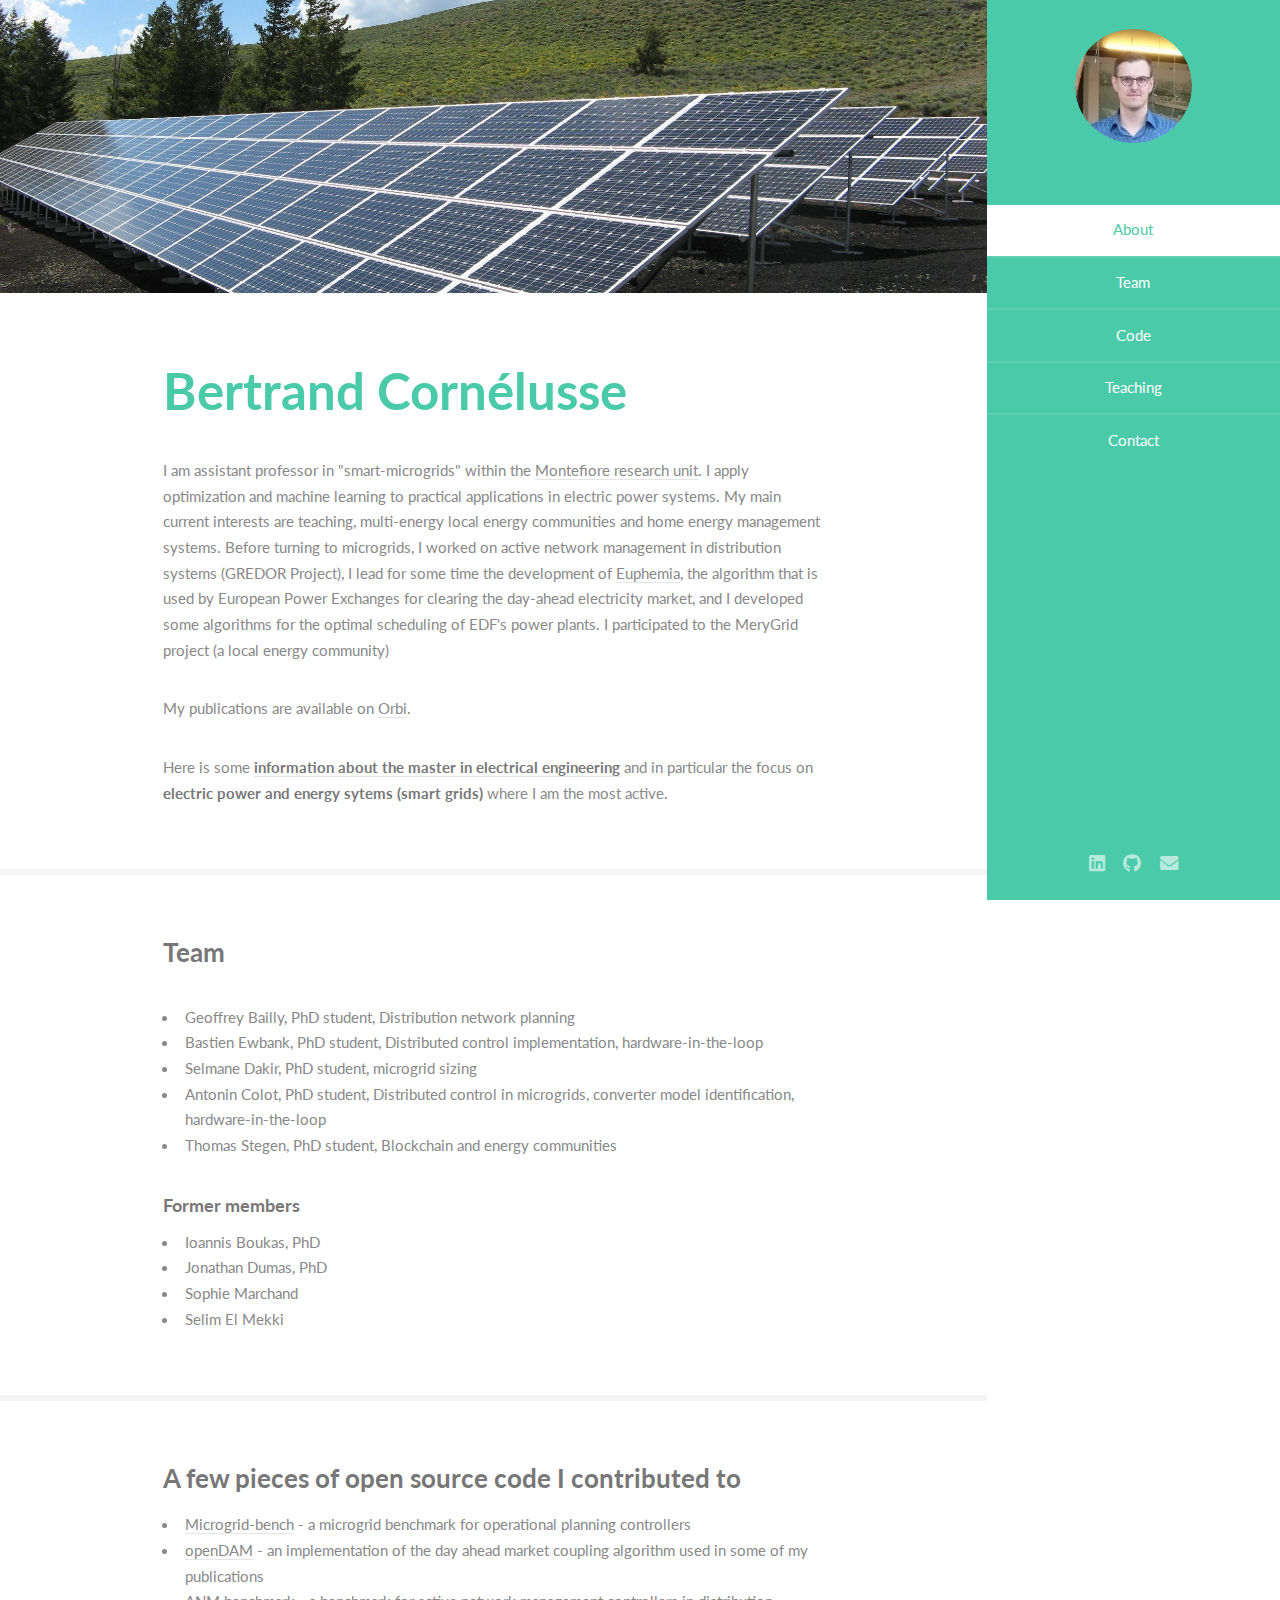
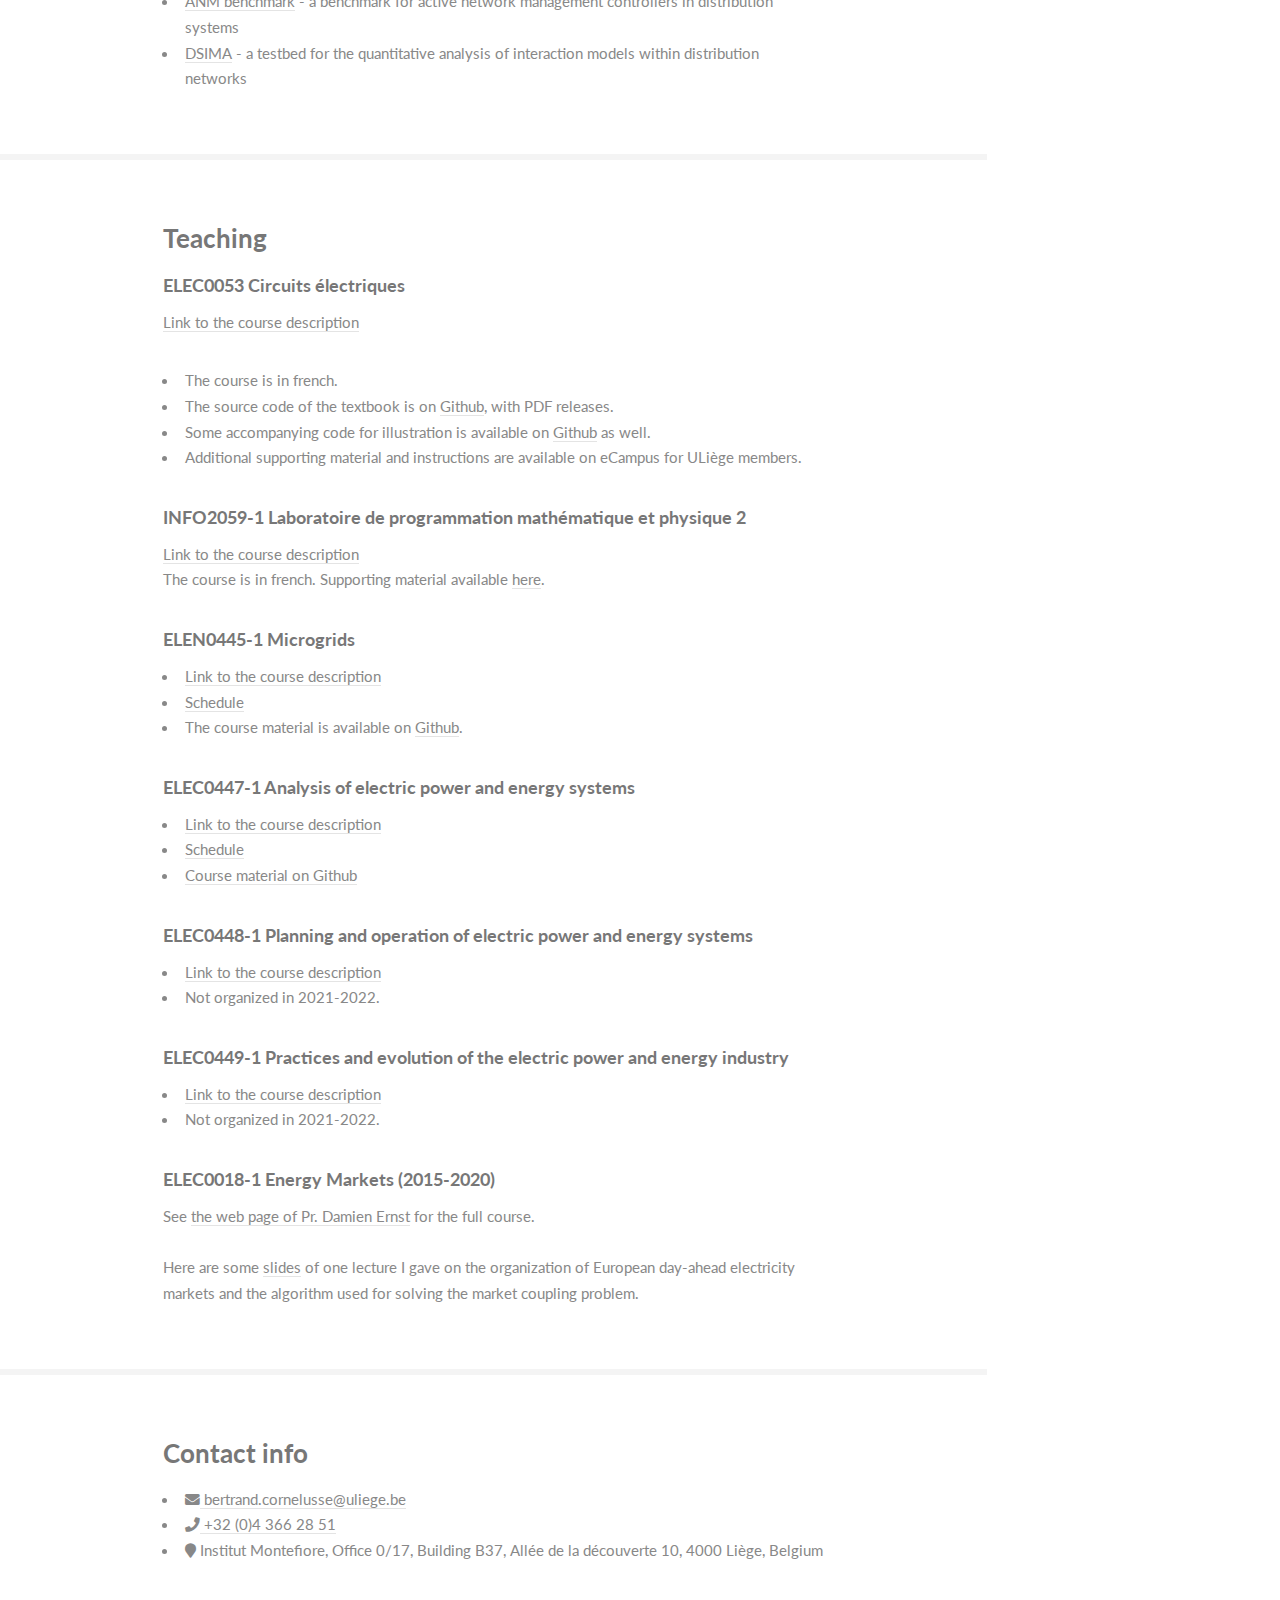
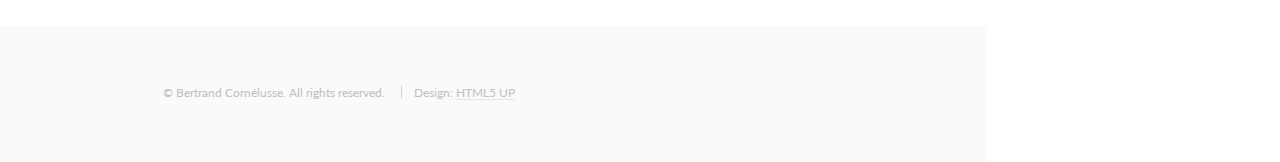
==== index.html @ c96047b0 "Update index.html" ====
<!DOCTYPE HTML>
<!--
	Read Only by HTML5 UP
	html5up.net | @ajlkn
	Free for personal and commercial use under the CCA 3.0 license (html5up.net/license)
-->
<html>

<head>
	<title>Bertrand Cornélusse</title>
	<meta charset="utf-8" />
	<meta name="viewport" content="width=device-width, initial-scale=1, user-scalable=no" />
	<link rel="stylesheet" href="assets/css/main.css" />
</head>

<body class="is-preload">

	<!-- Header -->
	<section id="header">
		<header>
			<span class="image avatar"><img src="images/DSC_1166.JPG" alt="" /></span>
		</header>
		<nav id="nav">
			<ul>
				<li><a href="#one" class="active">About</a></li>
				<li><a href="#two">Team</a></li>
				<li><a href="#three">Code</a></li>
				<li><a href="#four">Teaching</a></li>
				<li><a href="#five">Contact</a></li>
			</ul>
		</nav>
		<footer>
			<ul class="icons">
				<li><a href="https://www.linkedin.com/in/b-cornelusse" class="icon brands fa-linkedin"><span
							class="label">Linkedin</span></a></li>
				<li><a href="https://github.com/bcornelusse/" class="icon brands fa-github"><span
							class="label">Github</span></a></li>
				<li><a href="mailto:bertrand.cornelusse@uliege.be" class="icon solid fa-envelope"><span
							class="label">Email</span></a></li>
			</ul>
		</footer>
	</section>

	<!-- Wrapper -->
	<div id="wrapper">

		<!-- Main -->
		<div id="main">

			<!-- One -->
			<section id="one">
				<div class="image main" data-position="center">
					<img src="images/banner.jpg" alt="" />
				</div>
				<div class="container">
					<header class="major">
						<h2>Bertrand Cornélusse</h2>
					</header>
					<p>I am assistant professor in "smart-microgrids" within the <a
							href="http://www.montefiore.ulg.ac.be">Montefiore research unit</a>.
						I apply optimization and machine learning to practical applications in electric power systems.
						My main current interests are teaching, multi-energy local energy communities and home energy
						management
						systems.
						Before turning to microgrids, I worked on active network management in distribution systems
						(GREDOR Project), I lead for some time the development of <a
							href="https://www.epexspot.com/en/market-coupling/pcr">Euphemia</a>, the algorithm that is
						used by European Power Exchanges for clearing the day-ahead electricity market, and I developed
						some algorithms for the optimal scheduling of EDF's power plants.
						I participated to the MeryGrid project (a local energy community)</p>

						<p>My publications are available on <a
						href="https://orbi.uliege.be/browse?type=author&value=Corn%C3%A9lusse,%20Bertrand%20p004695">Orbi</a>.
						</p>

						<p>
							Here is some <strong><a href="https://dox.uliege.be/index.php/s/r966CVw7BrcDvuo"> information about the master in electrical engineering</a></strong> and in particular the focus on <strong> electric power and energy sytems (smart grids)</strong> where I am the most active.
							</p>
				</div>
			</section>

			<!-- Two -->
			<section id="two">
				<div class="container">
					<h3>Team </h3>
					<p>
					<ul>
						<li>Geoffrey Bailly, PhD student, Distribution network planning </li>
						<li>Bastien Ewbank, PhD student, Distributed control implementation, hardware-in-the-loop </li>
						<li>Selmane Dakir, PhD student, microgrid sizing</li>
						<li>Antonin Colot, PhD student, Distributed control in microgrids, converter model identification, hardware-in-the-loop</li>
						<li>Thomas Stegen, PhD student, Blockchain and energy communities</li>
					</ul>
					</p>
					<h4> Former members </h4>
					<ul>
						<li>Ioannis Boukas, PhD</li>
						<li>Jonathan Dumas, PhD</li>
						<li>Sophie Marchand </li>
						<li>Selim El Mekki</li>
					</ul>
				</div>
			</section>

			<!-- Three -->
			<section id="three">
				<div class="container">
					<h3>A few pieces of open source code I contributed to</h3>
					<ul>
						<li><a href="http://microgrid-bench.readthedocs.io/en/latest/intro.html">Microgrid-bench</a> - a
							microgrid benchmark for operational planning controllers</li>
						<li><a href="https://github.com/bcornelusse/openDAM">openDAM</a> - an implementation of the day
							ahead market coupling algorithm used in some of my publications</li>
						<li><a href="http://www.montefiore.ulg.ac.be/~anm/">ANM benchmark</a> - a benchmark for active
							network management controllers in distribution systems</li>
						<li><a href="http://www.montefiore.ulg.ac.be/~dsima/">DSIMA</a> - a testbed for the quantitative
							analysis of interaction models within distribution networks</li>
					</ul>
				</div>
			</section>

			<!-- Four -->
			<section id="four">
				<div class="container">
					<h3>Teaching</h3>
					
					<h4> ELEC0053 Circuits électriques </h4>

					<a href="http://progcours.ulg.ac.be/cocoon/en/cours/ELEC0053-2.html"> Link to the course
						description</a>
					<p>
					<ul>
						<li>The course is in french.</li>

						<li>The source code of the textbook is on <a
								href="https://github.com/bcornelusse/livre_circuits_electriques_ELEC0053/">Github</a>,
							with
							PDF releases.</li>

						<li>Some accompanying code for illustration is available on <a
								href="https://github.com/bcornelusse/ELEC0053-circuits-electriques">Github</a> as
							well.</li>

						<li>Additional supporting material and instructions are available on eCampus for ULiège
							members.</li>
					</ul>
					</p>

					<h4> INFO2059-1
						Laboratoire de programmation mathématique et physique 2 </h4>
					<a href="https://www.programmes.uliege.be/cocoon/en/cours/INFO2059-1.html"> Link to the course
						description</a>
					<p>
						The course is in french.

						Supporting material available <a
							href="http://www.montefiore.ulg.ac.be/~cornelusse/laboPMP2/index.html">here</a>.
					</p>

					<h4> ELEN0445-1 Microgrids </h4>
					<ul>
						<li><a href="http://progcours.ulg.ac.be/cocoon/en/cours/ELEN0445-1.html">Link to the course
						description</a></li>
					<li> <a href=https://my.horaires.uliege.be/calendarprive/cal?vt=month&dt=2021-09-23&et=module&fid0=Microgrids%20(ELEN0445-A-a)>Schedule </a></li>
					
					<li> The course material is available on <a
							href=https://github.com/bcornelusse/ELEN0445-microgrids>Github</a>.
					</li>
					</ul>

					<h4> ELEC0447-1 Analysis of electric power and energy systems</h4>
					<ul>
						<li><a href="https://www.programmes.uliege.be/cocoon/en/cours/ELEC0447-1.html">Link to the course 
						description</a></li>
						<li><a href="https://my.horaires.uliege.be/calendarprive/cal?vt=month&dt=2021-09-23&et=module&fid0=Analysis%20of%20electric%20power%20and%20energy%20systems%20(ELEC0447-A-a)">Schedule</a> </li>
						<li><a href=https://github.com/bcornelusse/ELEC0447-analysis-power-systems>Course material on Github</a></li>
					</ul>

					<h4> ELEC0448-1 Planning and operation of electric power and energy systems</h4>
					<ul>
						<li><a href="https://www.programmes.uliege.be/cocoon/20202021/cours/ELEC0448-1.html">Link to the course
						description</a></li>
					<li>Not organized in 2021-2022.</li>
					</ul>
					<h4> ELEC0449-1 Practices and evolution of the electric power and energy industry</h4>
					<ul>
						<li><a href="https://www.programmes.uliege.be/cocoon/20202021/cours/ELEC0448-1.html">Link to the course
						description</a></li>
					<li>Not organized in 2021-2022.
					</li></ul>
					<h4> ELEC0018-1 Energy Markets (2015-2020) </h4>
					<p>
						See <a href="http://blogs.ulg.ac.be/damien-ernst/teaching/elec0018-1-energy-markets/"> the
							web page of Pr. Damien Ernst</a> for the full course.<br></br>

						Here are some <a href="material/CoursEM20170331.pdf">slides</a> of one lecture I gave on the
						organization of European day-ahead electricity markets and the algorithm used for solving the
						market coupling
						problem.

					</p>

				</div>
			</section>

			<!-- Five -->
			<section id="five">
				<div class="container">
					<h3>Contact info</h3>
					<ul class="list-unstyled contact-list">
						<li class="email"><i class="fa fa-envelope"></i><a
								href="mailto: bertrand.cornelusse@uliege.be"> bertrand.cornelusse@uliege.be</a></li>
						<li class="phone"><i class="fa fa-phone"></i><a href="tel:003243662851"> +32 (0)4 366 28 51</a>
						</li>
						<li class="address"><i class="fa fa-map-marker"></i> Institut Montefiore, Office 0/17, Building
							B37, Allée de la découverte 10, 4000 Liège, Belgium</li>
					</ul>
				</div>
			</section>
			<!--
							<section id="five">
								<div class="container">
									<h3>Elements</h3>

									<section>
										<h4>Text</h4>
										<p>This is <b>bold</b> and this is <strong>strong</strong>. This is <i>italic</i> and this is <em>emphasized</em>.
										This is <sup>superscript</sup> text and this is <sub>subscript</sub> text.
										This is <u>underlined</u> and this is code: <code>for (;;) { ... }</code>. Finally, <a href="#">this is a link</a>.</p>
										<hr />
										<header>
											<h4>Heading with a Subtitle</h4>
											<p>Lorem ipsum dolor sit amet nullam id egestas urna aliquam</p>
										</header>
										<p>Nunc lacinia ante nunc ac lobortis. Interdum adipiscing gravida odio porttitor sem non mi integer non faucibus ornare mi ut ante amet placerat aliquet. Volutpat eu sed ante lacinia sapien lorem accumsan varius montes viverra nibh in adipiscing blandit tempus accumsan.</p>
										<header>
											<h5>Heading with a Subtitle</h5>
											<p>Lorem ipsum dolor sit amet nullam id egestas urna aliquam</p>
										</header>
										<p>Nunc lacinia ante nunc ac lobortis. Interdum adipiscing gravida odio porttitor sem non mi integer non faucibus ornare mi ut ante amet placerat aliquet. Volutpat eu sed ante lacinia sapien lorem accumsan varius montes viverra nibh in adipiscing blandit tempus accumsan.</p>
										<hr />
										<h2>Heading Level 2</h2>
										<h3>Heading Level 3</h3>
										<h4>Heading Level 4</h4>
										<h5>Heading Level 5</h5>
										<h6>Heading Level 6</h6>
										<hr />
										<h5>Blockquote</h5>
										<blockquote>Fringilla nisl. Donec accumsan interdum nisi, quis tincidunt felis sagittis eget tempus euismod. Vestibulum ante ipsum primis in faucibus vestibulum. Blandit adipiscing eu felis iaculis volutpat ac adipiscing accumsan faucibus. Vestibulum ante ipsum primis in faucibus lorem ipsum dolor sit amet nullam adipiscing eu felis.</blockquote>
										<h5>Preformatted</h5>
										<pre><code>i = 0;

while (!deck.isInOrder()) {
    print 'Iteration ' + i;
    deck.shuffle();
    i++;
}

print 'It took ' + i + ' iterations to sort the deck.';</code></pre>
									</section>

									<section>
										<h4>Lists</h4>
										<div class="row">
											<div class="col-6 col-12-xsmall">
												<h5>Unordered</h5>
												<ul>
													<li>Dolor pulvinar etiam magna etiam.</li>
													<li>Sagittis adipiscing lorem eleifend.</li>
													<li>Felis enim feugiat dolore viverra.</li>
												</ul>
												<h5>Alternate</h5>
												<ul class="alt">
													<li>Dolor pulvinar etiam magna etiam.</li>
													<li>Sagittis adipiscing lorem eleifend.</li>
													<li>Felis enim feugiat dolore viverra.</li>
												</ul>
											</div>
											<div class="col-6 col-12-xsmall">
												<h5>Ordered</h5>
												<ol>
													<li>Dolor pulvinar etiam magna etiam.</li>
													<li>Etiam vel felis at lorem sed viverra.</li>
													<li>Felis enim feugiat dolore viverra.</li>
													<li>Dolor pulvinar etiam magna etiam.</li>
													<li>Etiam vel felis at lorem sed viverra.</li>
													<li>Felis enim feugiat dolore viverra.</li>
												</ol>
												<h5>Icons</h5>
												<ul class="icons">
													<li><a href="#" class="icon brands fa-twitter"><span class="label">Twitter</span></a></li>
													<li><a href="#" class="icon brands fa-facebook-f"><span class="label">Facebook</span></a></li>
													<li><a href="#" class="icon brands fa-instagram"><span class="label">Instagram</span></a></li>
													<li><a href="#" class="icon brands fa-github"><span class="label">Github</span></a></li>
													<li><a href="#" class="icon brands fa-dribbble"><span class="label">Dribbble</span></a></li>
													<li><a href="#" class="icon brands fa-tumblr"><span class="label">Tumblr</span></a></li>
												</ul>
											</div>
										</div>
										<h5>Actions</h5>
										<ul class="actions">
											<li><a href="#" class="button primary">Default</a></li>
											<li><a href="#" class="button">Default</a></li>
											<li><a href="#" class="button alt">Default</a></li>
										</ul>
										<ul class="actions small">
											<li><a href="#" class="button primary small">Small</a></li>
											<li><a href="#" class="button small">Small</a></li>
											<li><a href="#" class="button alt small">Small</a></li>
										</ul>
										<div class="row">
											<div class="col-3 col-6-medium col-12-xsmall">
												<ul class="actions stacked">
													<li><a href="#" class="button primary">Default</a></li>
													<li><a href="#" class="button">Default</a></li>
													<li><a href="#" class="button alt">Default</a></li>
												</ul>
											</div>
											<div class="col-3 col-6 col-12-xsmall">
												<ul class="actions stacked">
													<li><a href="#" class="button primary small">Small</a></li>
													<li><a href="#" class="button small">Small</a></li>
													<li><a href="#" class="button alt small">Small</a></li>
												</ul>
											</div>
											<div class="col-3 col-6-medium col-12-xsmall">
												<ul class="actions stacked">
													<li><a href="#" class="button primary fit">Default</a></li>
													<li><a href="#" class="button fit">Default</a></li>
													<li><a href="#" class="button alt fit">Default</a></li>
												</ul>
											</div>
											<div class="col-3 col-6-medium col-12-xsmall">
												<ul class="actions stacked">
													<li><a href="#" class="button primary small fit">Small</a></li>
													<li><a href="#" class="button small fit">Small</a></li>
													<li><a href="#" class="button alt small fit">Small</a></li>
												</ul>
											</div>
										</div>
									</section>

									<section>
										<h4>Table</h4>
										<h5>Default</h5>
										<div class="table-wrapper">
											<table>
												<thead>
													<tr>
														<th>Name</th>
														<th>Description</th>
														<th>Price</th>
													</tr>
												</thead>
												<tbody>
													<tr>
														<td>Item One</td>
														<td>Ante turpis integer aliquet porttitor.</td>
														<td>29.99</td>
													</tr>
													<tr>
														<td>Item Two</td>
														<td>Vis ac commodo adipiscing arcu aliquet.</td>
														<td>19.99</td>
													</tr>
													<tr>
														<td>Item Three</td>
														<td> Morbi faucibus arcu accumsan lorem.</td>
														<td>29.99</td>
													</tr>
													<tr>
														<td>Item Four</td>
														<td>Vitae integer tempus condimentum.</td>
														<td>19.99</td>
													</tr>
													<tr>
														<td>Item Five</td>
														<td>Ante turpis integer aliquet porttitor.</td>
														<td>29.99</td>
													</tr>
												</tbody>
												<tfoot>
													<tr>
														<td colspan="2"></td>
														<td>100.00</td>
													</tr>
												</tfoot>
											</table>
										</div>

										<h5>Alternate</h5>
										<div class="table-wrapper">
											<table class="alt">
												<thead>
													<tr>
														<th>Name</th>
														<th>Description</th>
														<th>Price</th>
													</tr>
												</thead>
												<tbody>
													<tr>
														<td>Item One</td>
														<td>Ante turpis integer aliquet porttitor.</td>
														<td>29.99</td>
													</tr>
													<tr>
														<td>Item Two</td>
														<td>Vis ac commodo adipiscing arcu aliquet.</td>
														<td>19.99</td>
													</tr>
													<tr>
														<td>Item Three</td>
														<td> Morbi faucibus arcu accumsan lorem.</td>
														<td>29.99</td>
													</tr>
													<tr>
														<td>Item Four</td>
														<td>Vitae integer tempus condimentum.</td>
														<td>19.99</td>
													</tr>
													<tr>
														<td>Item Five</td>
														<td>Ante turpis integer aliquet porttitor.</td>
														<td>29.99</td>
													</tr>
												</tbody>
												<tfoot>
													<tr>
														<td colspan="2"></td>
														<td>100.00</td>
													</tr>
												</tfoot>
											</table>
										</div>
									</section>

									<section>
										<h4>Buttons</h4>
										<ul class="actions">
											<li><a href="#" class="button primary">Primary</a></li>
											<li><a href="#" class="button">Default</a></li>
											<li><a href="#" class="button alt">Alternate</a></li>
										</ul>
										<ul class="actions">
											<li><a href="#" class="button primary large">Large</a></li>
											<li><a href="#" class="button">Default</a></li>
											<li><a href="#" class="button alt small">Small</a></li>
										</ul>
										<ul class="actions fit">
											<li><a href="#" class="button primary fit">Fit</a></li>
											<li><a href="#" class="button fit">Fit</a></li>
											<li><a href="#" class="button alt fit">Fit</a></li>
										</ul>
										<ul class="actions fit small">
											<li><a href="#" class="button primary fit small">Fit + Small</a></li>
											<li><a href="#" class="button fit small">Fit + Small</a></li>
											<li><a href="#" class="button alt fit small">Fit + Small</a></li>
										</ul>
										<ul class="actions">
											<li><a href="#" class="button primary icon solid fa-download">Icon</a></li>
											<li><a href="#" class="button icon solid fa-download">Icon</a></li>
											<li><a href="#" class="button alt icon solid fa-check">Icon</a></li>
										</ul>
										<ul class="actions">
											<li><span class="button primary disabled">Primary</span></li>
											<li><span class="button disabled">Default</span></li>
											<li><span class="button alt disabled">Alternate</span></li>
										</ul>
									</section>

									<section>
										<h4>Form</h4>
										<form method="post" action="#">
											<div class="row gtr-uniform">
												<div class="col-6 col-12-xsmall">
													<input type="text" name="demo-name" id="demo-name" value="" placeholder="Name" />
												</div>
												<div class="col-6 col-12-xsmall">
													<input type="email" name="demo-email" id="demo-email" value="" placeholder="Email" />
												</div>
												<div class="col-12">
													<select name="demo-category" id="demo-category">
														<option value="">- Category -</option>
														<option value="1">Manufacturing</option>
														<option value="1">Shipping</option>
														<option value="1">Administration</option>
														<option value="1">Human Resources</option>
													</select>
												</div>
												<div class="col-4 col-12-medium">
													<input type="radio" id="demo-priority-low" name="demo-priority" checked>
													<label for="demo-priority-low">Low Priority</label>
												</div>
												<div class="col-4 col-12-medium">
													<input type="radio" id="demo-priority-normal" name="demo-priority">
													<label for="demo-priority-normal">Normal Priority</label>
												</div>
												<div class="col-4 col-12-medium">
													<input type="radio" id="demo-priority-high" name="demo-priority">
													<label for="demo-priority-high">High Priority</label>
												</div>
												<div class="col-6 col-12-medium">
													<input type="checkbox" id="demo-copy" name="demo-copy">
													<label for="demo-copy">Email me a copy of this message</label>
												</div>
												<div class="col-6 col-12-medium">
													<input type="checkbox" id="demo-human" name="demo-human" checked>
													<label for="demo-human">I am a human and not a robot</label>
												</div>
												<div class="col-12">
													<textarea name="demo-message" id="demo-message" placeholder="Enter your message" rows="6"></textarea>
												</div>
												<div class="col-12">
													<ul class="actions">
														<li><input type="submit" value="Send Message" /></li>
														<li><input type="reset" value="Reset" class="alt" /></li>
													</ul>
												</div>
											</div>
										</form>
									</section>

									<section>
										<h4>Image</h4>
										<h5>Fit</h5>
										<span class="image fit"><img src="images/banner.jpg" alt="" /></span>
										<div class="box alt">
											<div class="row gtr-50 gtr-uniform">
												<div class="col-4"><span class="image fit"><img src="images/pic01.jpg" alt="" /></span></div>
												<div class="col-4"><span class="image fit"><img src="images/pic02.jpg" alt="" /></span></div>
												<div class="col-4"><span class="image fit"><img src="images/pic03.jpg" alt="" /></span></div>
												<div class="col-4"><span class="image fit"><img src="images/pic02.jpg" alt="" /></span></div>
												<div class="col-4"><span class="image fit"><img src="images/pic03.jpg" alt="" /></span></div>
												<div class="col-4"><span class="image fit"><img src="images/pic01.jpg" alt="" /></span></div>
												<div class="col-4"><span class="image fit"><img src="images/pic03.jpg" alt="" /></span></div>
												<div class="col-4"><span class="image fit"><img src="images/pic01.jpg" alt="" /></span></div>
												<div class="col-4"><span class="image fit"><img src="images/pic02.jpg" alt="" /></span></div>
											</div>
										</div>
										<h5>Left &amp; Right</h5>
										<p><span class="image left"><img src="images/avatar.jpg" alt="" /></span>Fringilla nisl. Donec accumsan interdum nisi, quis tincidunt felis sagittis eget. tempus euismod. Vestibulum ante ipsum primis in faucibus vestibulum. Blandit adipiscing eu felis iaculis volutpat ac adipiscing accumsan eu faucibus. Integer ac pellentesque praesent tincidunt felis sagittis eget. tempus euismod. Vestibulum ante ipsum primis in faucibus vestibulum. Blandit adipiscing eu felis iaculis volutpat ac adipiscing accumsan eu faucibus. Integer ac pellentesque praesent. Donec accumsan interdum nisi, quis tincidunt felis sagittis eget. tempus euismod. Vestibulum ante ipsum primis in faucibus vestibulum. Blandit adipiscing eu felis iaculis volutpat ac adipiscing accumsan eu faucibus. Integer ac pellentesque praesent tincidunt felis sagittis eget. tempus euismod. Vestibulum ante ipsum primis in faucibus vestibulum. Blandit adipiscing eu felis iaculis volutpat ac adipiscing accumsan eu faucibus. Integer ac pellentesque praesent.</p>
										<p><span class="image right"><img src="images/avatar.jpg" alt="" /></span>Fringilla nisl. Donec accumsan interdum nisi, quis tincidunt felis sagittis eget. tempus euismod. Vestibulum ante ipsum primis in faucibus vestibulum. Blandit adipiscing eu felis iaculis volutpat ac adipiscing accumsan eu faucibus. Integer ac pellentesque praesent tincidunt felis sagittis eget. tempus euismod. Vestibulum ante ipsum primis in faucibus vestibulum. Blandit adipiscing eu felis iaculis volutpat ac adipiscing accumsan eu faucibus. Integer ac pellentesque praesent. Donec accumsan interdum nisi, quis tincidunt felis sagittis eget. tempus euismod. Vestibulum ante ipsum primis in faucibus vestibulum. Blandit adipiscing eu felis iaculis volutpat ac adipiscing accumsan eu faucibus. Integer ac pellentesque praesent tincidunt felis sagittis eget. tempus euismod. Vestibulum ante ipsum primis in faucibus vestibulum. Blandit adipiscing eu felis iaculis volutpat ac adipiscing accumsan eu faucibus. Integer ac pellentesque praesent.</p>
									</section>

								</div>
							</section>
						-->

		</div>

		<!-- Footer -->
		<section id="footer">
			<div class="container">
				<ul class="copyright">
					<li>&copy; Bertrand Cornélusse. All rights reserved.</li>
					<li>Design: <a href="http://html5up.net">HTML5 UP</a></li>
				</ul>
			</div>
		</section>

	</div>

	<!-- Scripts -->
	<script src="assets/js/jquery.min.js"></script>
	<script src="assets/js/jquery.scrollex.min.js"></script>
	<script src="assets/js/jquery.scrolly.min.js"></script>
	<script src="assets/js/browser.min.js"></script>
	<script src="assets/js/breakpoints.min.js"></script>
	<script src="assets/js/util.js"></script>
	<script src="assets/js/main.js"></script>

</body>

</html>
---- assets/css/main.css ----
@import url("fontawesome-all.min.css");
@import url("https://fonts.googleapis.com/css?family=Lato:400,400italic,700,700italic|Source+Code+Pro:400");

/*
	Read Only by HTML5 UP
	html5up.net | @ajlkn
	Free for personal and commercial use under the CCA 3.0 license (html5up.net/license)
*/

html, body, div, span, applet, object,
iframe, h1, h2, h3, h4, h5, h6, p, blockquote,
pre, a, abbr, acronym, address, big, cite,
code, del, dfn, em, img, ins, kbd, q, s, samp,
small, strike, strong, sub, sup, tt, var, b,
u, i, center, dl, dt, dd, ol, ul, li, fieldset,
form, label, legend, table, caption, tbody,
tfoot, thead, tr, th, td, article, aside,
canvas, details, embed, figure, figcaption,
footer, header, hgroup, menu, nav, output, ruby,
section, summary, time, mark, audio, video {
	margin: 0;
	padding: 0;
	border: 0;
	font-size: 100%;
	font: inherit;
	vertical-align: baseline;}

article, aside, details, figcaption, figure,
footer, header, hgroup, menu, nav, section {
	display: block;}

body {
	line-height: 1;
}

ol, ul {
	list-style: none;
}

blockquote, q {
	quotes: none;
}

	blockquote:before, blockquote:after, q:before, q:after {
		content: '';
		content: none;
	}

table {
	border-collapse: collapse;
	border-spacing: 0;
}

body {
	-webkit-text-size-adjust: none;
}

mark {
	background-color: transparent;
	color: inherit;
}

input::-moz-focus-inner {
	border: 0;
	padding: 0;
}

input, select, textarea {
	-moz-appearance: none;
	-webkit-appearance: none;
	-ms-appearance: none;
	appearance: none;
}

/* Basic */

	html {
		box-sizing: border-box;
	}

	*, *:before, *:after {
		box-sizing: inherit;
	}

	body {
		background: #fff;
	}

		body.is-preload *, body.is-preload *:before, body.is-preload *:after {
			-moz-animation: none !important;
			-webkit-animation: none !important;
			-ms-animation: none !important;
			animation: none !important;
			-moz-transition: none !important;
			-webkit-transition: none !important;
			-ms-transition: none !important;
			transition: none !important;
		}

	body, input, select, textarea {
		color: #888;
		font-family: "Lato", sans-serif;
		font-size: 16pt;
		font-weight: 400;
		line-height: 1.75em;
	}

	a {
		-moz-transition: color 0.2s ease-in-out, border-color 0.2s ease-in-out;
		-webkit-transition: color 0.2s ease-in-out, border-color 0.2s ease-in-out;
		-ms-transition: color 0.2s ease-in-out, border-color 0.2s ease-in-out;
		transition: color 0.2s ease-in-out, border-color 0.2s ease-in-out;
		border-bottom: solid 1px #e4e4e4;
		color: inherit;
		text-decoration: none;
	}

		a:hover {
			border-bottom-color: transparent;
			color: #4acaa8 !important;
		}

	strong, b {
		color: #777;
		font-weight: 700;
	}

	em, i {
		font-style: italic;
	}

	p {
		margin: 0 0 2.25em 0;
	}

	h1, h2, h3, h4, h5, h6 {
		color: #777;
		font-weight: 700;
		line-height: 1em;
		margin: 0 0 0.5625em 0;
	}

		h1 a, h2 a, h3 a, h4 a, h5 a, h6 a {
			border: 0;
			color: inherit;
			text-decoration: none;
		}

	h2 {
		font-size: 2em;
		line-height: 1.5em;
	}

	h3 {
		font-size: 1.75em;
		line-height: 1.5em;
	}

	h4 {
		font-size: 1.25em;
		line-height: 1.5em;
	}

	h5 {
		font-size: 0.9em;
		line-height: 1.5em;
	}

	h6 {
		font-size: 0.7em;
		line-height: 1.5em;
	}

	sub {
		font-size: 0.8em;
		position: relative;
		top: 0.5em;
	}

	sup {
		font-size: 0.8em;
		position: relative;
		top: -0.5em;
	}

	hr {
		border: 0;
		border-bottom: solid 2px #f4f4f4;
		margin: 2.25em 0;
	}

		hr.major {
			margin: 3.375em 0;
		}

	blockquote {
		border-left: solid 8px #e4e4e4;
		font-style: italic;
		margin: 0 0 2.25em 0;
		padding: 0.5em 0 0.5em 2em;
	}

	code {
		background: #555;
		border-radius: 5px;
		color: #fff;
		font-family: "Source Code Pro", monospace;
		font-size: 0.9em;
		margin: 0 0.25em;
		padding: 0.25em 0.65em;
	}

	pre {
		font-family: "Source Code Pro", monospace;
		font-size: 0.9em;
		margin: 0 0 2.25em 0;
	}

		pre code {
			-webkit-overflow-scrolling: touch;
			display: block;
			line-height: 1.5em;
			overflow-x: auto;
			padding: 1em 1.5em;
		}

	.align-left {
		text-align: left;
	}

	.align-center {
		text-align: center;
	}

	.align-right {
		text-align: right;
	}

/* Row */

	.row {
		display: flex;
		flex-wrap: wrap;
		box-sizing: border-box;
		align-items: stretch;
	}

		.row > * {
			box-sizing: border-box;
		}

		.row.gtr-uniform > * > :last-child {
			margin-bottom: 0;
		}

		.row.aln-left {
			justify-content: flex-start;
		}

		.row.aln-center {
			justify-content: center;
		}

		.row.aln-right {
			justify-content: flex-end;
		}

		.row.aln-top {
			align-items: flex-start;
		}

		.row.aln-middle {
			align-items: center;
		}

		.row.aln-bottom {
			align-items: flex-end;
		}

		.row > .imp {
			order: -1;
		}

		.row > .col-1 {
			width: 8.33333%;
		}

		.row > .off-1 {
			margin-left: 8.33333%;
		}

		.row > .col-2 {
			width: 16.66667%;
		}

		.row > .off-2 {
			margin-left: 16.66667%;
		}

		.row > .col-3 {
			width: 25%;
		}

		.row > .off-3 {
			margin-left: 25%;
		}

		.row > .col-4 {
			width: 33.33333%;
		}

		.row > .off-4 {
			margin-left: 33.33333%;
		}

		.row > .col-5 {
			width: 41.66667%;
		}

		.row > .off-5 {
			margin-left: 41.66667%;
		}

		.row > .col-6 {
			width: 50%;
		}

		.row > .off-6 {
			margin-left: 50%;
		}

		.row > .col-7 {
			width: 58.33333%;
		}

		.row > .off-7 {
			margin-left: 58.33333%;
		}

		.row > .col-8 {
			width: 66.66667%;
		}

		.row > .off-8 {
			margin-left: 66.66667%;
		}

		.row > .col-9 {
			width: 75%;
		}

		.row > .off-9 {
			margin-left: 75%;
		}

		.row > .col-10 {
			width: 83.33333%;
		}

		.row > .off-10 {
			margin-left: 83.33333%;
		}

		.row > .col-11 {
			width: 91.66667%;
		}

		.row > .off-11 {
			margin-left: 91.66667%;
		}

		.row > .col-12 {
			width: 100%;
		}

		.row > .off-12 {
			margin-left: 100%;
		}

		.row.gtr-0 {
			margin-top: 0;
			margin-left: 0em;
		}

			.row.gtr-0 > * {
				padding: 0 0 0 0em;
			}

			.row.gtr-0.gtr-uniform {
				margin-top: 0em;
			}

				.row.gtr-0.gtr-uniform > * {
					padding-top: 0em;
				}

		.row.gtr-25 {
			margin-top: 0;
			margin-left: -0.5em;
		}

			.row.gtr-25 > * {
				padding: 0 0 0 0.5em;
			}

			.row.gtr-25.gtr-uniform {
				margin-top: -0.5em;
			}

				.row.gtr-25.gtr-uniform > * {
					padding-top: 0.5em;
				}

		.row.gtr-50 {
			margin-top: 0;
			margin-left: -1em;
		}

			.row.gtr-50 > * {
				padding: 0 0 0 1em;
			}

			.row.gtr-50.gtr-uniform {
				margin-top: -1em;
			}

				.row.gtr-50.gtr-uniform > * {
					padding-top: 1em;
				}

		.row {
			margin-top: 0;
			margin-left: -2em;
		}

			.row > * {
				padding: 0 0 0 2em;
			}

			.row.gtr-uniform {
				margin-top: -2em;
			}

				.row.gtr-uniform > * {
					padding-top: 2em;
				}

		.row.gtr-150 {
			margin-top: 0;
			margin-left: -3em;
		}

			.row.gtr-150 > * {
				padding: 0 0 0 3em;
			}

			.row.gtr-150.gtr-uniform {
				margin-top: -3em;
			}

				.row.gtr-150.gtr-uniform > * {
					padding-top: 3em;
				}

		.row.gtr-200 {
			margin-top: 0;
			margin-left: -4em;
		}

			.row.gtr-200 > * {
				padding: 0 0 0 4em;
			}

			.row.gtr-200.gtr-uniform {
				margin-top: -4em;
			}

				.row.gtr-200.gtr-uniform > * {
					padding-top: 4em;
				}

		@media screen and (max-width: 1680px) {

			.row {
				display: flex;
				flex-wrap: wrap;
				box-sizing: border-box;
				align-items: stretch;
			}

				.row > * {
					box-sizing: border-box;
				}

				.row.gtr-uniform > * > :last-child {
					margin-bottom: 0;
				}

				.row.aln-left {
					justify-content: flex-start;
				}

				.row.aln-center {
					justify-content: center;
				}

				.row.aln-right {
					justify-content: flex-end;
				}

				.row.aln-top {
					align-items: flex-start;
				}

				.row.aln-middle {
					align-items: center;
				}

				.row.aln-bottom {
					align-items: flex-end;
				}

				.row > .imp-xlarge {
					order: -1;
				}

				.row > .col-1-xlarge {
					width: 8.33333%;
				}

				.row > .off-1-xlarge {
					margin-left: 8.33333%;
				}

				.row > .col-2-xlarge {
					width: 16.66667%;
				}

				.row > .off-2-xlarge {
					margin-left: 16.66667%;
				}

				.row > .col-3-xlarge {
					width: 25%;
				}

				.row > .off-3-xlarge {
					margin-left: 25%;
				}

				.row > .col-4-xlarge {
					width: 33.33333%;
				}

				.row > .off-4-xlarge {
					margin-left: 33.33333%;
				}

				.row > .col-5-xlarge {
					width: 41.66667%;
				}

				.row > .off-5-xlarge {
					margin-left: 41.66667%;
				}

				.row > .col-6-xlarge {
					width: 50%;
				}

				.row > .off-6-xlarge {
					margin-left: 50%;
				}

				.row > .col-7-xlarge {
					width: 58.33333%;
				}

				.row > .off-7-xlarge {
					margin-left: 58.33333%;
				}

				.row > .col-8-xlarge {
					width: 66.66667%;
				}

				.row > .off-8-xlarge {
					margin-left: 66.66667%;
				}

				.row > .col-9-xlarge {
					width: 75%;
				}

				.row > .off-9-xlarge {
					margin-left: 75%;
				}

				.row > .col-10-xlarge {
					width: 83.33333%;
				}

				.row > .off-10-xlarge {
					margin-left: 83.33333%;
				}

				.row > .col-11-xlarge {
					width: 91.66667%;
				}

				.row > .off-11-xlarge {
					margin-left: 91.66667%;
				}

				.row > .col-12-xlarge {
					width: 100%;
				}

				.row > .off-12-xlarge {
					margin-left: 100%;
				}

				.row.gtr-0 {
					margin-top: 0;
					margin-left: 0em;
				}

					.row.gtr-0 > * {
						padding: 0 0 0 0em;
					}

					.row.gtr-0.gtr-uniform {
						margin-top: 0em;
					}

						.row.gtr-0.gtr-uniform > * {
							padding-top: 0em;
						}

				.row.gtr-25 {
					margin-top: 0;
					margin-left: -0.5em;
				}

					.row.gtr-25 > * {
						padding: 0 0 0 0.5em;
					}

					.row.gtr-25.gtr-uniform {
						margin-top: -0.5em;
					}

						.row.gtr-25.gtr-uniform > * {
							padding-top: 0.5em;
						}

				.row.gtr-50 {
					margin-top: 0;
					margin-left: -1em;
				}

					.row.gtr-50 > * {
						padding: 0 0 0 1em;
					}

					.row.gtr-50.gtr-uniform {
						margin-top: -1em;
					}

						.row.gtr-50.gtr-uniform > * {
							padding-top: 1em;
						}

				.row {
					margin-top: 0;
					margin-left: -2em;
				}

					.row > * {
						padding: 0 0 0 2em;
					}

					.row.gtr-uniform {
						margin-top: -2em;
					}

						.row.gtr-uniform > * {
							padding-top: 2em;
						}

				.row.gtr-150 {
					margin-top: 0;
					margin-left: -3em;
				}

					.row.gtr-150 > * {
						padding: 0 0 0 3em;
					}

					.row.gtr-150.gtr-uniform {
						margin-top: -3em;
					}

						.row.gtr-150.gtr-uniform > * {
							padding-top: 3em;
						}

				.row.gtr-200 {
					margin-top: 0;
					margin-left: -4em;
				}

					.row.gtr-200 > * {
						padding: 0 0 0 4em;
					}

					.row.gtr-200.gtr-uniform {
						margin-top: -4em;
					}

						.row.gtr-200.gtr-uniform > * {
							padding-top: 4em;
						}

		}

		@media screen and (max-width: 1280px) {

			.row {
				display: flex;
				flex-wrap: wrap;
				box-sizing: border-box;
				align-items: stretch;
			}

				.row > * {
					box-sizing: border-box;
				}

				.row.gtr-uniform > * > :last-child {
					margin-bottom: 0;
				}

				.row.aln-left {
					justify-content: flex-start;
				}

				.row.aln-center {
					justify-content: center;
				}

				.row.aln-right {
					justify-content: flex-end;
				}

				.row.aln-top {
					align-items: flex-start;
				}

				.row.aln-middle {
					align-items: center;
				}

				.row.aln-bottom {
					align-items: flex-end;
				}

				.row > .imp-large {
					order: -1;
				}

				.row > .col-1-large {
					width: 8.33333%;
				}

				.row > .off-1-large {
					margin-left: 8.33333%;
				}

				.row > .col-2-large {
					width: 16.66667%;
				}

				.row > .off-2-large {
					margin-left: 16.66667%;
				}

				.row > .col-3-large {
					width: 25%;
				}

				.row > .off-3-large {
					margin-left: 25%;
				}

				.row > .col-4-large {
					width: 33.33333%;
				}

				.row > .off-4-large {
					margin-left: 33.33333%;
				}

				.row > .col-5-large {
					width: 41.66667%;
				}

				.row > .off-5-large {
					margin-left: 41.66667%;
				}

				.row > .col-6-large {
					width: 50%;
				}

				.row > .off-6-large {
					margin-left: 50%;
				}

				.row > .col-7-large {
					width: 58.33333%;
				}

				.row > .off-7-large {
					margin-left: 58.33333%;
				}

				.row > .col-8-large {
					width: 66.66667%;
				}

				.row > .off-8-large {
					margin-left: 66.66667%;
				}

				.row > .col-9-large {
					width: 75%;
				}

				.row > .off-9-large {
					margin-left: 75%;
				}

				.row > .col-10-large {
					width: 83.33333%;
				}

				.row > .off-10-large {
					margin-left: 83.33333%;
				}

				.row > .col-11-large {
					width: 91.66667%;
				}

				.row > .off-11-large {
					margin-left: 91.66667%;
				}

				.row > .col-12-large {
					width: 100%;
				}

				.row > .off-12-large {
					margin-left: 100%;
				}

				.row.gtr-0 {
					margin-top: 0;
					margin-left: 0em;
				}

					.row.gtr-0 > * {
						padding: 0 0 0 0em;
					}

					.row.gtr-0.gtr-uniform {
						margin-top: 0em;
					}

						.row.gtr-0.gtr-uniform > * {
							padding-top: 0em;
						}

				.row.gtr-25 {
					margin-top: 0;
					margin-left: -0.375em;
				}

					.row.gtr-25 > * {
						padding: 0 0 0 0.375em;
					}

					.row.gtr-25.gtr-uniform {
						margin-top: -0.375em;
					}

						.row.gtr-25.gtr-uniform > * {
							padding-top: 0.375em;
						}

				.row.gtr-50 {
					margin-top: 0;
					margin-left: -0.75em;
				}

					.row.gtr-50 > * {
						padding: 0 0 0 0.75em;
					}

					.row.gtr-50.gtr-uniform {
						margin-top: -0.75em;
					}

						.row.gtr-50.gtr-uniform > * {
							padding-top: 0.75em;
						}

				.row {
					margin-top: 0;
					margin-left: -1.5em;
				}

					.row > * {
						padding: 0 0 0 1.5em;
					}

					.row.gtr-uniform {
						margin-top: -1.5em;
					}

						.row.gtr-uniform > * {
							padding-top: 1.5em;
						}

				.row.gtr-150 {
					margin-top: 0;
					margin-left: -2.25em;
				}

					.row.gtr-150 > * {
						padding: 0 0 0 2.25em;
					}

					.row.gtr-150.gtr-uniform {
						margin-top: -2.25em;
					}

						.row.gtr-150.gtr-uniform > * {
							padding-top: 2.25em;
						}

				.row.gtr-200 {
					margin-top: 0;
					margin-left: -3em;
				}

					.row.gtr-200 > * {
						padding: 0 0 0 3em;
					}

					.row.gtr-200.gtr-uniform {
						margin-top: -3em;
					}

						.row.gtr-200.gtr-uniform > * {
							padding-top: 3em;
						}

		}

		@media screen and (max-width: 1024px) {

			.row {
				display: flex;
				flex-wrap: wrap;
				box-sizing: border-box;
				align-items: stretch;
			}

				.row > * {
					box-sizing: border-box;
				}

				.row.gtr-uniform > * > :last-child {
					margin-bottom: 0;
				}

				.row.aln-left {
					justify-content: flex-start;
				}

				.row.aln-center {
					justify-content: center;
				}

				.row.aln-right {
					justify-content: flex-end;
				}

				.row.aln-top {
					align-items: flex-start;
				}

				.row.aln-middle {
					align-items: center;
				}

				.row.aln-bottom {
					align-items: flex-end;
				}

				.row > .imp-medium {
					order: -1;
				}

				.row > .col-1-medium {
					width: 8.33333%;
				}

				.row > .off-1-medium {
					margin-left: 8.33333%;
				}

				.row > .col-2-medium {
					width: 16.66667%;
				}

				.row > .off-2-medium {
					margin-left: 16.66667%;
				}

				.row > .col-3-medium {
					width: 25%;
				}

				.row > .off-3-medium {
					margin-left: 25%;
				}

				.row > .col-4-medium {
					width: 33.33333%;
				}

				.row > .off-4-medium {
					margin-left: 33.33333%;
				}

				.row > .col-5-medium {
					width: 41.66667%;
				}

				.row > .off-5-medium {
					margin-left: 41.66667%;
				}

				.row > .col-6-medium {
					width: 50%;
				}

				.row > .off-6-medium {
					margin-left: 50%;
				}

				.row > .col-7-medium {
					width: 58.33333%;
				}

				.row > .off-7-medium {
					margin-left: 58.33333%;
				}

				.row > .col-8-medium {
					width: 66.66667%;
				}

				.row > .off-8-medium {
					margin-left: 66.66667%;
				}

				.row > .col-9-medium {
					width: 75%;
				}

				.row > .off-9-medium {
					margin-left: 75%;
				}

				.row > .col-10-medium {
					width: 83.33333%;
				}

				.row > .off-10-medium {
					margin-left: 83.33333%;
				}

				.row > .col-11-medium {
					width: 91.66667%;
				}

				.row > .off-11-medium {
					margin-left: 91.66667%;
				}

				.row > .col-12-medium {
					width: 100%;
				}

				.row > .off-12-medium {
					margin-left: 100%;
				}

				.row.gtr-0 {
					margin-top: 0;
					margin-left: 0em;
				}

					.row.gtr-0 > * {
						padding: 0 0 0 0em;
					}

					.row.gtr-0.gtr-uniform {
						margin-top: 0em;
					}

						.row.gtr-0.gtr-uniform > * {
							padding-top: 0em;
						}

				.row.gtr-25 {
					margin-top: 0;
					margin-left: -0.375em;
				}

					.row.gtr-25 > * {
						padding: 0 0 0 0.375em;
					}

					.row.gtr-25.gtr-uniform {
						margin-top: -0.375em;
					}

						.row.gtr-25.gtr-uniform > * {
							padding-top: 0.375em;
						}

				.row.gtr-50 {
					margin-top: 0;
					margin-left: -0.75em;
				}

					.row.gtr-50 > * {
						padding: 0 0 0 0.75em;
					}

					.row.gtr-50.gtr-uniform {
						margin-top: -0.75em;
					}

						.row.gtr-50.gtr-uniform > * {
							padding-top: 0.75em;
						}

				.row {
					margin-top: 0;
					margin-left: -1.5em;
				}

					.row > * {
						padding: 0 0 0 1.5em;
					}

					.row.gtr-uniform {
						margin-top: -1.5em;
					}

						.row.gtr-uniform > * {
							padding-top: 1.5em;
						}

				.row.gtr-150 {
					margin-top: 0;
					margin-left: -2.25em;
				}

					.row.gtr-150 > * {
						padding: 0 0 0 2.25em;
					}

					.row.gtr-150.gtr-uniform {
						margin-top: -2.25em;
					}

						.row.gtr-150.gtr-uniform > * {
							padding-top: 2.25em;
						}

				.row.gtr-200 {
					margin-top: 0;
					margin-left: -3em;
				}

					.row.gtr-200 > * {
						padding: 0 0 0 3em;
					}

					.row.gtr-200.gtr-uniform {
						margin-top: -3em;
					}

						.row.gtr-200.gtr-uniform > * {
							padding-top: 3em;
						}

		}

		@media screen and (max-width: 736px) {

			.row {
				display: flex;
				flex-wrap: wrap;
				box-sizing: border-box;
				align-items: stretch;
			}

				.row > * {
					box-sizing: border-box;
				}

				.row.gtr-uniform > * > :last-child {
					margin-bottom: 0;
				}

				.row.aln-left {
					justify-content: flex-start;
				}

				.row.aln-center {
					justify-content: center;
				}

				.row.aln-right {
					justify-content: flex-end;
				}

				.row.aln-top {
					align-items: flex-start;
				}

				.row.aln-middle {
					align-items: center;
				}

				.row.aln-bottom {
					align-items: flex-end;
				}

				.row > .imp-small {
					order: -1;
				}

				.row > .col-1-small {
					width: 8.33333%;
				}

				.row > .off-1-small {
					margin-left: 8.33333%;
				}

				.row > .col-2-small {
					width: 16.66667%;
				}

				.row > .off-2-small {
					margin-left: 16.66667%;
				}

				.row > .col-3-small {
					width: 25%;
				}

				.row > .off-3-small {
					margin-left: 25%;
				}

				.row > .col-4-small {
					width: 33.33333%;
				}

				.row > .off-4-small {
					margin-left: 33.33333%;
				}

				.row > .col-5-small {
					width: 41.66667%;
				}

				.row > .off-5-small {
					margin-left: 41.66667%;
				}

				.row > .col-6-small {
					width: 50%;
				}

				.row > .off-6-small {
					margin-left: 50%;
				}

				.row > .col-7-small {
					width: 58.33333%;
				}

				.row > .off-7-small {
					margin-left: 58.33333%;
				}

				.row > .col-8-small {
					width: 66.66667%;
				}

				.row > .off-8-small {
					margin-left: 66.66667%;
				}

				.row > .col-9-small {
					width: 75%;
				}

				.row > .off-9-small {
					margin-left: 75%;
				}

				.row > .col-10-small {
					width: 83.33333%;
				}

				.row > .off-10-small {
					margin-left: 83.33333%;
				}

				.row > .col-11-small {
					width: 91.66667%;
				}

				.row > .off-11-small {
					margin-left: 91.66667%;
				}

				.row > .col-12-small {
					width: 100%;
				}

				.row > .off-12-small {
					margin-left: 100%;
				}

				.row.gtr-0 {
					margin-top: 0;
					margin-left: 0em;
				}

					.row.gtr-0 > * {
						padding: 0 0 0 0em;
					}

					.row.gtr-0.gtr-uniform {
						margin-top: 0em;
					}

						.row.gtr-0.gtr-uniform > * {
							padding-top: 0em;
						}

				.row.gtr-25 {
					margin-top: 0;
					margin-left: -0.3125em;
				}

					.row.gtr-25 > * {
						padding: 0 0 0 0.3125em;
					}

					.row.gtr-25.gtr-uniform {
						margin-top: -0.3125em;
					}

						.row.gtr-25.gtr-uniform > * {
							padding-top: 0.3125em;
						}

				.row.gtr-50 {
					margin-top: 0;
					margin-left: -0.625em;
				}

					.row.gtr-50 > * {
						padding: 0 0 0 0.625em;
					}

					.row.gtr-50.gtr-uniform {
						margin-top: -0.625em;
					}

						.row.gtr-50.gtr-uniform > * {
							padding-top: 0.625em;
						}

				.row {
					margin-top: 0;
					margin-left: -1.25em;
				}

					.row > * {
						padding: 0 0 0 1.25em;
					}

					.row.gtr-uniform {
						margin-top: -1.25em;
					}

						.row.gtr-uniform > * {
							padding-top: 1.25em;
						}

				.row.gtr-150 {
					margin-top: 0;
					margin-left: -1.875em;
				}

					.row.gtr-150 > * {
						padding: 0 0 0 1.875em;
					}

					.row.gtr-150.gtr-uniform {
						margin-top: -1.875em;
					}

						.row.gtr-150.gtr-uniform > * {
							padding-top: 1.875em;
						}

				.row.gtr-200 {
					margin-top: 0;
					margin-left: -2.5em;
				}

					.row.gtr-200 > * {
						padding: 0 0 0 2.5em;
					}

					.row.gtr-200.gtr-uniform {
						margin-top: -2.5em;
					}

						.row.gtr-200.gtr-uniform > * {
							padding-top: 2.5em;
						}

		}

		@media screen and (max-width: 480px) {

			.row {
				display: flex;
				flex-wrap: wrap;
				box-sizing: border-box;
				align-items: stretch;
			}

				.row > * {
					box-sizing: border-box;
				}

				.row.gtr-uniform > * > :last-child {
					margin-bottom: 0;
				}

				.row.aln-left {
					justify-content: flex-start;
				}

				.row.aln-center {
					justify-content: center;
				}

				.row.aln-right {
					justify-content: flex-end;
				}

				.row.aln-top {
					align-items: flex-start;
				}

				.row.aln-middle {
					align-items: center;
				}

				.row.aln-bottom {
					align-items: flex-end;
				}

				.row > .imp-xsmall {
					order: -1;
				}

				.row > .col-1-xsmall {
					width: 8.33333%;
				}

				.row > .off-1-xsmall {
					margin-left: 8.33333%;
				}

				.row > .col-2-xsmall {
					width: 16.66667%;
				}

				.row > .off-2-xsmall {
					margin-left: 16.66667%;
				}

				.row > .col-3-xsmall {
					width: 25%;
				}

				.row > .off-3-xsmall {
					margin-left: 25%;
				}

				.row > .col-4-xsmall {
					width: 33.33333%;
				}

				.row > .off-4-xsmall {
					margin-left: 33.33333%;
				}

				.row > .col-5-xsmall {
					width: 41.66667%;
				}

				.row > .off-5-xsmall {
					margin-left: 41.66667%;
				}

				.row > .col-6-xsmall {
					width: 50%;
				}

				.row > .off-6-xsmall {
					margin-left: 50%;
				}

				.row > .col-7-xsmall {
					width: 58.33333%;
				}

				.row > .off-7-xsmall {
					margin-left: 58.33333%;
				}

				.row > .col-8-xsmall {
					width: 66.66667%;
				}

				.row > .off-8-xsmall {
					margin-left: 66.66667%;
				}

				.row > .col-9-xsmall {
					width: 75%;
				}

				.row > .off-9-xsmall {
					margin-left: 75%;
				}

				.row > .col-10-xsmall {
					width: 83.33333%;
				}

				.row > .off-10-xsmall {
					margin-left: 83.33333%;
				}

				.row > .col-11-xsmall {
					width: 91.66667%;
				}

				.row > .off-11-xsmall {
					margin-left: 91.66667%;
				}

				.row > .col-12-xsmall {
					width: 100%;
				}

				.row > .off-12-xsmall {
					margin-left: 100%;
				}

				.row.gtr-0 {
					margin-top: 0;
					margin-left: 0em;
				}

					.row.gtr-0 > * {
						padding: 0 0 0 0em;
					}

					.row.gtr-0.gtr-uniform {
						margin-top: 0em;
					}

						.row.gtr-0.gtr-uniform > * {
							padding-top: 0em;
						}

				.row.gtr-25 {
					margin-top: 0;
					margin-left: -0.3125em;
				}

					.row.gtr-25 > * {
						padding: 0 0 0 0.3125em;
					}

					.row.gtr-25.gtr-uniform {
						margin-top: -0.3125em;
					}

						.row.gtr-25.gtr-uniform > * {
							padding-top: 0.3125em;
						}

				.row.gtr-50 {
					margin-top: 0;
					margin-left: -0.625em;
				}

					.row.gtr-50 > * {
						padding: 0 0 0 0.625em;
					}

					.row.gtr-50.gtr-uniform {
						margin-top: -0.625em;
					}

						.row.gtr-50.gtr-uniform > * {
							padding-top: 0.625em;
						}

				.row {
					margin-top: 0;
					margin-left: -1.25em;
				}

					.row > * {
						padding: 0 0 0 1.25em;
					}

					.row.gtr-uniform {
						margin-top: -1.25em;
					}

						.row.gtr-uniform > * {
							padding-top: 1.25em;
						}

				.row.gtr-150 {
					margin-top: 0;
					margin-left: -1.875em;
				}

					.row.gtr-150 > * {
						padding: 0 0 0 1.875em;
					}

					.row.gtr-150.gtr-uniform {
						margin-top: -1.875em;
					}

						.row.gtr-150.gtr-uniform > * {
							padding-top: 1.875em;
						}

				.row.gtr-200 {
					margin-top: 0;
					margin-left: -2.5em;
				}

					.row.gtr-200 > * {
						padding: 0 0 0 2.5em;
					}

					.row.gtr-200.gtr-uniform {
						margin-top: -2.5em;
					}

						.row.gtr-200.gtr-uniform > * {
							padding-top: 2.5em;
						}

		}

/* Container */

	.container {
		margin: 0 auto;
		max-width: calc(100% - 4.5em);
		width: 45em;
	}

		.container.xsmall {
			width: 11.25em;
		}

		.container.small {
			width: 22.5em;
		}

		.container.medium {
			width: 33.75em;
		}

		.container.large {
			width: 56.25em;
		}

		.container.xlarge {
			width: 67.5em;
		}

		.container.max {
			width: 100%;
		}

		@media screen and (max-width: 1024px) {

			.container {
				width: 100% !important;
			}

		}

		@media screen and (max-width: 480px) {

			.container {
				max-width: calc(100% - 3.375em);
			}

		}

/* Section/Article */

	section.special, article.special {
		text-align: center;
	}

	header p {
		color: #aaa;
		position: relative;
		margin: 0 0 1.6875em 0;
	}

	header h2 + p {
		font-size: 1.25em;
		margin-top: -0.5em;
		line-height: 1.5em;
	}

	header h3 + p {
		font-size: 1.1em;
		margin-top: -0.35em;
		line-height: 1.5em;
	}

	header h4 + p,
	header h5 + p,
	header h6 + p {
		font-size: 0.9em;
		margin-top: -0.25em;
		line-height: 1.5em;
	}

	header.major h2 {
		color: #4acaa8;
		font-size: 3.5em;
	}

		header.major h2 + p {
			color: #777;
			font-size: 1.75em;
			font-weight: 700;
			margin-top: -0.75em;
		}

/* Form */

	form {
		margin: 0 0 2.25em 0;
	}

	label {
		color: #777;
		display: block;
		font-size: 0.9em;
		font-weight: 700;
		margin: 0 0 1.125em 0;
	}

	input::-moz-focus-inner {
		border: 0;
		padding: 0;
	}

	input[type="text"],
	input[type="password"],
	input[type="email"],
	select,
	textarea {
		-moz-appearance: none;
		-webkit-appearance: none;
		-ms-appearance: none;
		appearance: none;
		border-radius: 5px;
		border: none;
		border: solid 2px #e4e4e4;
		color: inherit;
		display: block;
		outline: 0;
		padding: 0 1em;
		text-decoration: none;
		width: 100%;
	}

		input[type="text"]:invalid,
		input[type="password"]:invalid,
		input[type="email"]:invalid,
		select:invalid,
		textarea:invalid {
			box-shadow: none;
		}

		input[type="text"]:focus,
		input[type="password"]:focus,
		input[type="email"]:focus,
		select:focus,
		textarea:focus {
			border-color: #4acaa8;
		}

	select {
		background-image: url("data:image/svg+xml;charset=utf8,%3Csvg xmlns='http://www.w3.org/2000/svg' width='40' height='40' preserveAspectRatio='none' viewBox='0 0 40 40'%3E%3Cpath d='M9.4,12.3l10.4,10.4l10.4-10.4c0.2-0.2,0.5-0.4,0.9-0.4c0.3,0,0.6,0.1,0.9,0.4l3.3,3.3c0.2,0.2,0.4,0.5,0.4,0.9 c0,0.4-0.1,0.6-0.4,0.9L20.7,31.9c-0.2,0.2-0.5,0.4-0.9,0.4c-0.3,0-0.6-0.1-0.9-0.4L4.3,17.3c-0.2-0.2-0.4-0.5-0.4-0.9 c0-0.4,0.1-0.6,0.4-0.9l3.3-3.3c0.2-0.2,0.5-0.4,0.9-0.4S9.1,12.1,9.4,12.3z' fill='%23e4e4e4' /%3E%3C/svg%3E");
		background-size: 1.25em;
		background-repeat: no-repeat;
		background-position: calc(100% - 1em) center;
		height: 2.75em;
		padding-right: 2.75em;
		text-overflow: ellipsis;
	}

		select option {
			color: #777;
			background: #fff;
		}

		select:focus::-ms-value {
			background-color: transparent;
		}

		select::-ms-expand {
			display: none;
		}

	input[type="text"],
	input[type="password"],
	input[type="email"],
	select {
		height: 2.75em;
	}

	textarea {
		padding: 0.75em 1em;
	}

	input[type="checkbox"],
	input[type="radio"] {
		-moz-appearance: none;
		-webkit-appearance: none;
		-ms-appearance: none;
		appearance: none;
		display: block;
		float: left;
		margin-right: -2em;
		opacity: 0;
		width: 1em;
		z-index: -1;
	}

		input[type="checkbox"] + label,
		input[type="radio"] + label {
			text-decoration: none;
			color: #888;
			cursor: pointer;
			display: inline-block;
			font-size: 1em;
			font-weight: 400;
			padding-left: 2.4em;
			padding-right: 0.75em;
			position: relative;
		}

			input[type="checkbox"] + label:before,
			input[type="radio"] + label:before {
				-moz-osx-font-smoothing: grayscale;
				-webkit-font-smoothing: antialiased;
				display: inline-block;
				font-style: normal;
				font-variant: normal;
				text-rendering: auto;
				line-height: 1;
				text-transform: none !important;
				font-family: 'Font Awesome 5 Free';
				font-weight: 900;
			}

			input[type="checkbox"] + label:before,
			input[type="radio"] + label:before {
				background: #fafafa;
				border-radius: 5px;
				border: solid 2px #e4e4e4;
				content: '';
				display: inline-block;
				font-size: 0.8em;
				height: 2.0625em;
				left: 0;
				line-height: 2.0625em;
				position: absolute;
				text-align: center;
				top: 0;
				width: 2.0625em;
			}

		input[type="checkbox"]:checked + label:before,
		input[type="radio"]:checked + label:before {
			background: #989898;
			border-color: #989898;
			color: #ffffff;
			content: '\f00c';
		}

		input[type="checkbox"]:focus + label:before,
		input[type="radio"]:focus + label:before {
			border-color: #4acaa8;
		}

	input[type="checkbox"] + label:before {
		border-radius: 5px;
	}

	input[type="radio"] + label:before {
		border-radius: 100%;
	}

	::-webkit-input-placeholder {
		color: #aaa !important;
		font-style: italic;
		opacity: 1.0;
	}

	:-moz-placeholder {
		color: #aaa !important;
		font-style: italic;
		opacity: 1.0;
	}

	::-moz-placeholder {
		color: #aaa !important;
		font-style: italic;
		opacity: 1.0;
	}

	:-ms-input-placeholder {
		color: #aaa !important;
		font-style: italic;
		opacity: 1.0;
	}

/* Box */

	.box {
		border-radius: 5px;
		border: solid 2px #e4e4e4;
		margin-bottom: 2.25em;
		padding: 1.5em;
	}

		.box > :last-child,
		.box > :last-child > :last-child,
		.box > :last-child > :last-child > :last-child {
			margin-bottom: 0;
		}

		.box.alt {
			border: 0;
			border-radius: 0;
			padding: 0;
		}

/* Icon */

	.icon {
		text-decoration: none;
		border-bottom: none;
		position: relative;
	}

		.icon:before {
			-moz-osx-font-smoothing: grayscale;
			-webkit-font-smoothing: antialiased;
			display: inline-block;
			font-style: normal;
			font-variant: normal;
			text-rendering: auto;
			line-height: 1;
			text-transform: none !important;
			font-family: 'Font Awesome 5 Free';
			font-weight: 400;
		}

		.icon > .label {
			display: none;
		}

		.icon:before {
			line-height: inherit;
		}

		.icon.solid:before {
			font-weight: 900;
		}

		.icon.brands:before {
			font-family: 'Font Awesome 5 Brands';
		}

/* Image */

	.image {
		border-radius: 5px;
		border: 0;
		display: inline-block;
		position: relative;
	}

		.image[data-position] img {
			-moz-object-fit: cover;
			-webkit-object-fit: cover;
			-ms-object-fit: cover;
			object-fit: cover;
			display: block;
			position: absolute;
			top: 0;
			left: 0;
			width: 100%;
			height: 100%;
		}

		.image[data-position="top left"] img {
			-moz-object-position: top left;
			-webkit-object-position: top left;
			-ms-object-position: top left;
			object-position: top left;
		}

		.image[data-position="top"] img {
			-moz-object-position: top;
			-webkit-object-position: top;
			-ms-object-position: top;
			object-position: top;
		}

		.image[data-position="top right"] img {
			-moz-object-position: top right;
			-webkit-object-position: top right;
			-ms-object-position: top right;
			object-position: top right;
		}

		.image[data-position="right"] img {
			-moz-object-position: right;
			-webkit-object-position: right;
			-ms-object-position: right;
			object-position: right;
		}

		.image[data-position="bottom right"] img {
			-moz-object-position: bottom right;
			-webkit-object-position: bottom right;
			-ms-object-position: bottom right;
			object-position: bottom right;
		}

		.image[data-position="bottom"] img {
			-moz-object-position: bottom;
			-webkit-object-position: bottom;
			-ms-object-position: bottom;
			object-position: bottom;
		}

		.image[data-position="bottom left"] img {
			-moz-object-position: bottom left;
			-webkit-object-position: bottom left;
			-ms-object-position: bottom left;
			object-position: bottom left;
		}

		.image[data-position="left"] img {
			-moz-object-position: left;
			-webkit-object-position: left;
			-ms-object-position: left;
			object-position: left;
		}

		.image[data-position="center"] img {
			-moz-object-position: center;
			-webkit-object-position: center;
			-ms-object-position: center;
			object-position: center;
		}

		.image[data-position="25% 25%"] img {
			-moz-object-position: 25% 25%;
			-webkit-object-position: 25% 25%;
			-ms-object-position: 25% 25%;
			object-position: 25% 25%;
		}

		.image[data-position="75% 25%"] img {
			-moz-object-position: 75% 25%;
			-webkit-object-position: 75% 25%;
			-ms-object-position: 75% 25%;
			object-position: 75% 25%;
		}

		.image[data-position="75% 75%"] img {
			-moz-object-position: 75% 75%;
			-webkit-object-position: 75% 75%;
			-ms-object-position: 75% 75%;
			object-position: 75% 75%;
		}

		.image[data-position="25% 75%"] img {
			-moz-object-position: 25% 75%;
			-webkit-object-position: 25% 75%;
			-ms-object-position: 25% 75%;
			object-position: 25% 75%;
		}

		.image img {
			border-radius: 5px;
			display: block;
		}

		.image.left {
			float: left;
			margin: 0 2.5em 2em 0;
			top: 0.25em;
		}

		.image.right {
			float: right;
			margin: 0 0 2em 2.5em;
			top: 0.25em;
		}

		.image.fit {
			display: block;
			margin: 0 0 2.25em 0;
			width: 100%;
		}

			.image.fit img {
				display: block;
				width: 100%;
			}

		.image.avatar {
			border-radius: 100%;
			overflow: hidden;
		}

			.image.avatar img {
				border-radius: 100%;
				display: block;
				width: 100%;
			}

		.image.main {
			display: block;
			height: 20em;
			border-radius: 0;
		}

			.image.main img {
				border-radius: 0;
			}

/* List */

	ol {
		list-style: decimal;
		margin: 0 0 2.25em 0;
		padding-left: 1.25em;
	}

		ol li {
			padding-left: 0.25em;
		}

	ul {
		list-style: disc;
		margin: 0 0 2.25em 0;
		padding-left: 1em;
	}

		ul li {
			padding-left: 0.5em;
		}

		ul.alt {
			list-style: none;
			padding-left: 0;
		}

			ul.alt li {
				border-top: solid 2px #f4f4f4;
				padding: 0.5em 0;
			}

				ul.alt li:first-child {
					border-top: 0;
					padding-top: 0;
				}

	dl {
		margin: 0 0 2.25em 0;
	}

/* Actions */

	ul.actions {
		display: -moz-flex;
		display: -webkit-flex;
		display: -ms-flex;
		display: flex;
		cursor: default;
		list-style: none;
		margin-left: -1.125em;
		padding-left: 0;
	}

		ul.actions li {
			padding: 0 0 0 1.125em;
			vertical-align: middle;
		}

		ul.actions.special {
			-moz-justify-content: center;
			-webkit-justify-content: center;
			-ms-justify-content: center;
			justify-content: center;
			width: 100%;
			margin-left: 0;
		}

			ul.actions.special li:first-child {
				padding-left: 0;
			}

		ul.actions.stacked {
			-moz-flex-direction: column;
			-webkit-flex-direction: column;
			-ms-flex-direction: column;
			flex-direction: column;
			margin-left: 0;
		}

			ul.actions.stacked li {
				padding: 1.125em 0 0 0;
			}

				ul.actions.stacked li:first-child {
					padding-top: 0;
				}

		ul.actions.fit {
			width: calc(100% + 1.125em);
		}

			ul.actions.fit li {
				-moz-flex-grow: 1;
				-webkit-flex-grow: 1;
				-ms-flex-grow: 1;
				flex-grow: 1;
				-moz-flex-shrink: 1;
				-webkit-flex-shrink: 1;
				-ms-flex-shrink: 1;
				flex-shrink: 1;
				width: 100%;
			}

				ul.actions.fit li > * {
					width: 100%;
				}

			ul.actions.fit.stacked {
				width: 100%;
			}

		@media screen and (max-width: 480px) {

			ul.actions:not(.fixed) {
				-moz-flex-direction: column;
				-webkit-flex-direction: column;
				-ms-flex-direction: column;
				flex-direction: column;
				margin-left: 0;
				width: 100% !important;
			}

				ul.actions:not(.fixed) li {
					-moz-flex-grow: 1;
					-webkit-flex-grow: 1;
					-ms-flex-grow: 1;
					flex-grow: 1;
					-moz-flex-shrink: 1;
					-webkit-flex-shrink: 1;
					-ms-flex-shrink: 1;
					flex-shrink: 1;
					padding: 1.125em 0 0 0;
					text-align: center;
					width: 100%;
				}

					ul.actions:not(.fixed) li > * {
						width: 100%;
					}

					ul.actions:not(.fixed) li:first-child {
						padding-top: 0;
					}

					ul.actions:not(.fixed) li input[type="submit"],
					ul.actions:not(.fixed) li input[type="reset"],
					ul.actions:not(.fixed) li input[type="button"],
					ul.actions:not(.fixed) li button,
					ul.actions:not(.fixed) li .button {
						width: 100%;
					}

						ul.actions:not(.fixed) li input[type="submit"].icon:before,
						ul.actions:not(.fixed) li input[type="reset"].icon:before,
						ul.actions:not(.fixed) li input[type="button"].icon:before,
						ul.actions:not(.fixed) li button.icon:before,
						ul.actions:not(.fixed) li .button.icon:before {
							margin-left: -0.5rem;
						}

		}

/* Feature Icons */

	ul.feature-icons {
		list-style: none;
		padding-left: 0;
	}

		ul.feature-icons li {
			text-decoration: none;
			display: inline-block;
			margin: 0 0 1.6875em 0;
			padding: 0.35em 0 0 3.5em;
			position: relative;
			vertical-align: top;
			width: 48%;
		}

			ul.feature-icons li:before {
				-moz-osx-font-smoothing: grayscale;
				-webkit-font-smoothing: antialiased;
				display: inline-block;
				font-style: normal;
				font-variant: normal;
				text-rendering: auto;
				line-height: 1;
				text-transform: none !important;
				font-family: 'Font Awesome 5 Free';
				font-weight: 400;
			}

			ul.feature-icons li:before {
				background: #4acaa8;
				border-radius: 100%;
				color: #ffffff;
				display: block;
				height: 2.5em;
				left: 0;
				line-height: 2.5em;
				position: absolute;
				text-align: center;
				top: 0;
				width: 2.5em;
			}

/* Icons */

	ul.icons {
		cursor: default;
		list-style: none;
		padding-left: 0;
	}

		ul.icons li {
			display: inline-block;
			padding: 0 1em 0 0;
		}

			ul.icons li:last-child {
				padding-right: 0 !important;
			}

			ul.icons li .icon:before {
				font-size: 1.25em;
			}

/* Table */

	.table-wrapper {
		-webkit-overflow-scrolling: touch;
		overflow-x: auto;
	}

	table {
		margin: 0 0 2.25em 0;
		width: 100%;
	}

		table tbody tr {
			border: solid 2px #f4f4f4;
			border-left: 0;
			border-right: 0;
		}

			table tbody tr:nth-child(2n + 1) {
				background-color: #fafafa;
			}

		table td {
			padding: 0.75em 0.75em;
		}

		table th {
			color: #777;
			font-size: 0.9em;
			font-weight: 700;
			padding: 0 0.75em 0.75em 0.75em;
			text-align: left;
		}

		table thead {
			border-bottom: solid 4px #e4e4e4;
		}

		table tfoot {
			border-top: solid 4px #e4e4e4;
		}

		table.alt {
			border-collapse: separate;
		}

			table.alt tbody tr td {
				border: solid 2px #e4e4e4;
				border-left-width: 0;
				border-top-width: 0;
			}

				table.alt tbody tr td:first-child {
					border-left-width: 2px;
				}

			table.alt tbody tr:first-child td {
				border-top-width: 2px;
			}

			table.alt thead {
				border-bottom: 0;
			}

			table.alt tfoot {
				border-top: 0;
			}

/* Button */

	input[type="submit"],
	input[type="reset"],
	input[type="button"],
	.button {
		-moz-appearance: none;
		-webkit-appearance: none;
		-ms-appearance: none;
		appearance: none;
		-moz-transition: background-color 0.2s ease-in-out, color 0.2s ease-in-out;
		-webkit-transition: background-color 0.2s ease-in-out, color 0.2s ease-in-out;
		-ms-transition: background-color 0.2s ease-in-out, color 0.2s ease-in-out;
		transition: background-color 0.2s ease-in-out, color 0.2s ease-in-out;
		background-color: #989898;
		border-radius: 5px;
		border: 0;
		color: #ffffff !important;
		cursor: pointer;
		display: inline-block;
		font-weight: 700;
		height: 2.75em;
		line-height: 2.75em;
		padding: 0 1.5em;
		text-align: center;
		text-decoration: none;
		white-space: nowrap;
	}

		input[type="submit"]:hover,
		input[type="reset"]:hover,
		input[type="button"]:hover,
		.button:hover {
			background-color: #a5a5a5;
			color: #ffffff !important;
		}

		input[type="submit"]:active,
		input[type="reset"]:active,
		input[type="button"]:active,
		.button:active {
			background-color: #8b8b8b;
		}

		input[type="submit"].icon,
		input[type="reset"].icon,
		input[type="button"].icon,
		.button.icon {
			padding-left: 1.35em;
		}

			input[type="submit"].icon:before,
			input[type="reset"].icon:before,
			input[type="button"].icon:before,
			.button.icon:before {
				margin-right: 0.5em;
			}

		input[type="submit"].fit,
		input[type="reset"].fit,
		input[type="button"].fit,
		.button.fit {
			width: 100%;
		}

		input[type="submit"].small,
		input[type="reset"].small,
		input[type="button"].small,
		.button.small {
			font-size: 0.8em;
		}

		input[type="submit"].large,
		input[type="reset"].large,
		input[type="button"].large,
		.button.large {
			font-size: 1.35em;
		}

		input[type="submit"].alt,
		input[type="reset"].alt,
		input[type="button"].alt,
		.button.alt {
			background-color: transparent;
			box-shadow: inset 0 0 0 2px #e4e4e4;
			color: #777 !important;
		}

			input[type="submit"].alt:hover,
			input[type="reset"].alt:hover,
			input[type="button"].alt:hover,
			.button.alt:hover {
				background-color: #f4f4f4;
				color: #777 !important;
			}

			input[type="submit"].alt:active,
			input[type="reset"].alt:active,
			input[type="button"].alt:active,
			.button.alt:active {
				background-color: #eaeaea;
			}

			input[type="submit"].alt.icon:before,
			input[type="reset"].alt.icon:before,
			input[type="button"].alt.icon:before,
			.button.alt.icon:before {
				color: #aaa;
			}

		input[type="submit"].primary,
		input[type="reset"].primary,
		input[type="button"].primary,
		.button.primary {
			background-color: #4acaa8;
			color: #ffffff !important;
		}

			input[type="submit"].primary:hover,
			input[type="reset"].primary:hover,
			input[type="button"].primary:hover,
			.button.primary:hover {
				background-color: #5ed0b1;
			}

			input[type="submit"].primary:active,
			input[type="reset"].primary:active,
			input[type="button"].primary:active,
			.button.primary:active {
				background-color: #39c29d;
			}

		input[type="submit"].disabled, input[type="submit"]:disabled,
		input[type="reset"].disabled,
		input[type="reset"]:disabled,
		input[type="button"].disabled,
		input[type="button"]:disabled,
		.button.disabled,
		.button:disabled {
			background-color: #888 !important;
			box-shadow: inset 0 -0.15em 0 0 rgba(0, 0, 0, 0.15);
			color: #fff !important;
			cursor: default;
			opacity: 0.25;
		}

/* Features */

	.features article {
		border-top: solid 3px #f4f4f4;
		margin-bottom: 2.25em;
		padding-top: 2.25em;
	}

		.features article:first-child {
			border-top: 0;
			padding-top: 0;
		}

		.features article .image {
			display: inline-block;
			padding-right: 2.5em;
			vertical-align: middle;
			width: 48%;
		}

			.features article .image img {
				display: block;
				width: 100%;
			}

		.features article .inner {
			display: inline-block;
			vertical-align: middle;
			width: 50%;
		}

			.features article .inner > :last-child {
				margin-bottom: 0;
			}

/* Header */

	#header {
		display: -moz-flex;
		display: -webkit-flex;
		display: -ms-flex;
		display: flex;
		-moz-flex-direction: column;
		-webkit-flex-direction: column;
		-ms-flex-direction: column;
		flex-direction: column;
		-moz-justify-content: space-between;
		-webkit-justify-content: space-between;
		-ms-justify-content: space-between;
		justify-content: space-between;
		background: #4acaa8;
		color: #d2f2e9;
		height: 100%;
		overflow-y: auto;
		position: fixed;
		text-align: center;
		top: 0;
		width: 23em;
		right: 0;
	}

		#header h1, #header h2, #header h3, #header h4, #header h5, #header h6 {
			color: #ffffff;
		}

			#header h1 a, #header h2 a, #header h3 a, #header h4 a, #header h5 a, #header h6 a {
				color: #ffffff;
			}

		#header header p {
			color: #b7eadc;
		}

		#header a {
			color: #d2f2e9;
		}

			#header a:hover {
				color: #ffffff !important;
			}

		#header > header {
			-moz-flex-shrink: 0;
			-webkit-flex-shrink: 0;
			-ms-flex-shrink: 0;
			flex-shrink: 0;
			padding: 3em;
		}

			#header > header .avatar {
				display: block;
				margin: 0 auto 2.25em auto;
				width: 8em;
			}

			#header > header h1 {
				font-size: 1.75em;
				margin: 0;
			}

			#header > header p {
				color: #d2f2e9;
				font-style: italic;
				margin: 1em 0 0 0;
			}

		#header > footer {
			-moz-flex-shrink: 0;
			-webkit-flex-shrink: 0;
			-ms-flex-shrink: 0;
			flex-shrink: 0;
			bottom: 0;
			left: 0;
			padding: 2em;
			width: 100%;
		}

			#header > footer .icons {
				margin: 0;
			}

				#header > footer .icons li a {
					color: #b7eadc;
				}

		#header > nav {
			-moz-flex-grow: 1;
			-webkit-flex-grow: 1;
			-ms-flex-grow: 1;
			flex-grow: 1;
		}

			#header > nav ul {
				list-style: none;
				margin: 0;
				padding: 0;
			}

				#header > nav ul li {
					border-top: solid 2px #5ccfb1;
					display: block;
					padding: 0;
				}

					#header > nav ul li a {
						-moz-transition: none;
						-webkit-transition: none;
						-ms-transition: none;
						transition: none;
						border: 0;
						color: #ffffff !important;
						display: block;
						padding: 0.85em 0;
						text-decoration: none;
					}

						#header > nav ul li a.active {
							background: #fff;
							color: #4acaa8 !important;
						}

					#header > nav ul li:first-child {
						border-top: 0;
					}

/* Wrapper */

	#wrapper {
		background: #fff;
		padding-right: 23em;
	}

/* Main */

	#main > section {
		border-top: solid 6px #f4f4f4;
	}

		#main > section > .container {
			padding: 6em 0 4em 0;
		}

		#main > section:first-child {
			border-top: 0;
		}

/* Footer */

	#footer {
		background: #fafafa;
		border-top: 0;
		color: #c0c0c0;
		overflow: hidden;
		padding: 4em 0 2em 0;
	}

		#footer .copyright {
			line-height: 1em;
			list-style: none;
			padding: 0;
		}

			#footer .copyright li {
				border-left: solid 1px #d4d4d4;
				display: inline-block;
				font-size: 0.8em;
				margin-left: 1em;
				padding-left: 1em;
			}

				#footer .copyright li:first-child {
					border-left: 0;
					margin-left: 0;
					padding-left: 0;
				}

				#footer .copyright li a {
					color: inherit;
				}

/* XLarge */

	@media screen and (max-width: 1680px) {

		/* Basic */

			body, input, select, textarea {
				font-size: 13pt;
			}

		/* Header */

			#header {
				width: 21em;
			}

				#header > header {
					padding: 2em;
				}

				#header > footer {
					padding: 1.5em;
				}

		/* Wrapper */

			#wrapper {
				padding-right: 21em;
			}

		/* Main */

			#main > section > .container {
				padding: 4em 0 2em 0;
			}

	}

/* Large */

	@media screen and (max-width: 1280px) {

		/* Basic */

			body, input, select, textarea {
				font-size: 11pt;
			}

		/* Header */

			#header {
				width: 20em;
			}

		/* Wrapper */

			#wrapper {
				padding-right: 20em;
			}

	}

/* Medium */

	#titleBar {
		display: none;
	}

	@media screen and (max-width: 1024px) {

		/* Basic */

			html, body {
				overflow-x: hidden;
			}

			body, input, select, textarea {
				font-size: 12pt;
			}

		/* Image */

			.image.left, .image.right {
				max-width: 40%;
			}

				.image.left img, .image.right img {
					width: 100%;
				}

			.image.main {
				height: 20em;
			}

		/* Header */

			#header {
				-moz-backface-visibility: hidden;
				-webkit-backface-visibility: hidden;
				-ms-backface-visibility: hidden;
				backface-visibility: hidden;
				-moz-transition: -moz-transform 0.5s ease;
				-webkit-transition: -webkit-transform 0.5s ease;
				-ms-transition: -ms-transform 0.5s ease;
				transition: transform 0.5s ease;
				display: block;
				height: 100%;
				overflow-y: auto;
				position: fixed;
				top: 0;
				width: 23em;
				z-index: 10002;
				-moz-transform: translateX(23em);
				-webkit-transform: translateX(23em);
				-ms-transform: translateX(23em);
				transform: translateX(23em);
				right: 0;
			}

				#header > footer {
					bottom: auto;
					left: auto;
					margin: 0.5em 0 0 0;
					position: relative;
					right: auto;
					top: auto;
				}

		/* Wrapper */

			#wrapper {
				-moz-backface-visibility: hidden;
				-webkit-backface-visibility: hidden;
				-ms-backface-visibility: hidden;
				backface-visibility: hidden;
				-moz-transition: -moz-transform 0.5s ease;
				-webkit-transition: -webkit-transform 0.5s ease;
				-ms-transition: -ms-transform 0.5s ease;
				transition: transform 0.5s ease;
				padding: 44px 0 1px 0;
			}

		/* Header Panel */

			#titleBar {
				-moz-backface-visibility: hidden;
				-webkit-backface-visibility: hidden;
				-ms-backface-visibility: hidden;
				backface-visibility: hidden;
				-moz-transition: -moz-transform 0.5s ease;
				-webkit-transition: -webkit-transform 0.5s ease;
				-ms-transition: -ms-transform 0.5s ease;
				transition: transform 0.5s ease;
				display: block;
				height: 44px;
				left: 0;
				position: fixed;
				top: 0;
				width: 100%;
				z-index: 10001;
				background: #222;
				color: #fff;
				min-width: 320px;
			}

				#titleBar .title {
					color: #fff;
					display: block;
					font-weight: 700;
					height: 44px;
					line-height: 44px;
					padding: 0 1em;
					width: 100%;
					text-align: left;
				}

					#titleBar .title a {
						border: 0;
						text-decoration: none;
					}

				#titleBar .toggle {
					text-decoration: none;
					height: 4em;
					position: absolute;
					top: 0;
					width: 6em;
					border: 0;
					outline: 0;
					right: 0;
				}

					#titleBar .toggle:before {
						-moz-osx-font-smoothing: grayscale;
						-webkit-font-smoothing: antialiased;
						display: inline-block;
						font-style: normal;
						font-variant: normal;
						text-rendering: auto;
						line-height: 1;
						text-transform: none !important;
						font-family: 'Font Awesome 5 Free';
						font-weight: 900;
					}

					#titleBar .toggle:before {
						background: #4acaa8;
						color: #ffffff;
						content: '\f0c9';
						display: block;
						font-size: 18px;
						height: 44px;
						line-height: 44px;
						position: absolute;
						text-align: center;
						top: 0;
						width: 64px;
						right: 0;
					}

			body.header-visible #wrapper, body.header-visible #titleBar {
				-moz-transform: translateX(-23em);
				-webkit-transform: translateX(-23em);
				-ms-transform: translateX(-23em);
				transform: translateX(-23em);
			}

			body.header-visible #header {
				-moz-transform: translateX(0);
				-webkit-transform: translateX(0);
				-ms-transform: translateX(0);
				transform: translateX(0);
			}

	}

/* Small */

	@media screen and (max-width: 736px) {

		/* Basic */

			body, input, select, textarea {
				font-size: 12pt;
			}

			h1 br, h2 br, h3 br, h4 br, h5 br, h6 br {
				display: none;
			}

			h2 {
				font-size: 1.75em;
			}

			h3 {
				font-size: 1.5em;
			}

			h4 {
				font-size: 1em;
			}

		/* Image */

			.image.left {
				margin: 0 1.5em 1em 0;
			}

			.image.right {
				margin: 0 0 1em 1.5em;
			}

			.image.main {
				height: 12em;
			}

		/* Section/Article */

			header br {
				display: none;
			}

			header.major h2 {
				font-size: 2.5em;
			}

				header.major h2 + p {
					font-size: 1.5em;
				}

		/* Features */

			.features article .image {
				display: block;
				margin: 0 0 2.25em 0;
				padding-right: 0;
				width: 100%;
			}

			.features article .inner {
				display: block;
				width: 100%;
			}

		/* Header */

			#header {
				width: 17em;
				-moz-transform: translateX(17em);
				-webkit-transform: translateX(17em);
				-ms-transform: translateX(17em);
				transform: translateX(17em);
				right: 0;
			}

				#header > header {
					padding: 2em;
				}

					#header > header .avatar {
						margin: 0 auto 1.6875em auto;
						width: 6em;
					}

					#header > header h1 {
						font-size: 1.5em;
					}

					#header > header p {
						margin: 1em 0 0 0;
					}

				#header > footer {
					padding: 1.5em;
				}

		/* Main */

			#main > section > .container {
				padding: 2em 0 0 0;
			}

		/* Footer */

			#footer {
				text-align: center;
			}

				#footer .copyright li {
					border-left: 0;
					display: block;
					line-height: 1.75em;
					margin: 0.75em 0 0 0;
					padding-left: 0;
				}

					#footer .copyright li:first-child {
						margin-top: 0;
					}

		/* Header Panel */

			#titleBar .toggle {
				height: 4em;
				width: 6em;
			}

				#titleBar .toggle:before {
					font-size: 14px;
					width: 44px;
				}

			body.header-visible #wrapper, body.header-visible #titleBar {
				-moz-transform: translateX(-17em);
				-webkit-transform: translateX(-17em);
				-ms-transform: translateX(-17em);
				transform: translateX(-17em);
			}

	}

/* XSmall */

	@media screen and (max-width: 480px) {

		/* Basic */

			html, body {
				min-width: 320px;
			}

			body, input, select, textarea {
				font-size: 12pt;
			}

		/* List */

			ul.actions {
				margin: 0 0 2.25em 0;
			}

				ul.actions li {
					display: block;
					padding: 1.125em 0 0 0;
					text-align: center;
					width: 100%;
				}

					ul.actions li:first-child {
						padding-top: 0;
					}

					ul.actions li > * {
						width: 100%;
						margin: 0 !important;
					}

						ul.actions li > *.icon:before {
							margin-left: -2em;
						}

				ul.actions.small li {
					padding: 0.5625em 0 0 0;
				}

					ul.actions.small li:first-child {
						padding-top: 0;
					}

			ul.feature-icons li {
				display: block;
				width: 100%;
			}

		/* Button */

			input[type="submit"],
			input[type="reset"],
			input[type="button"],
			.button {
				padding: 0;
			}

	}
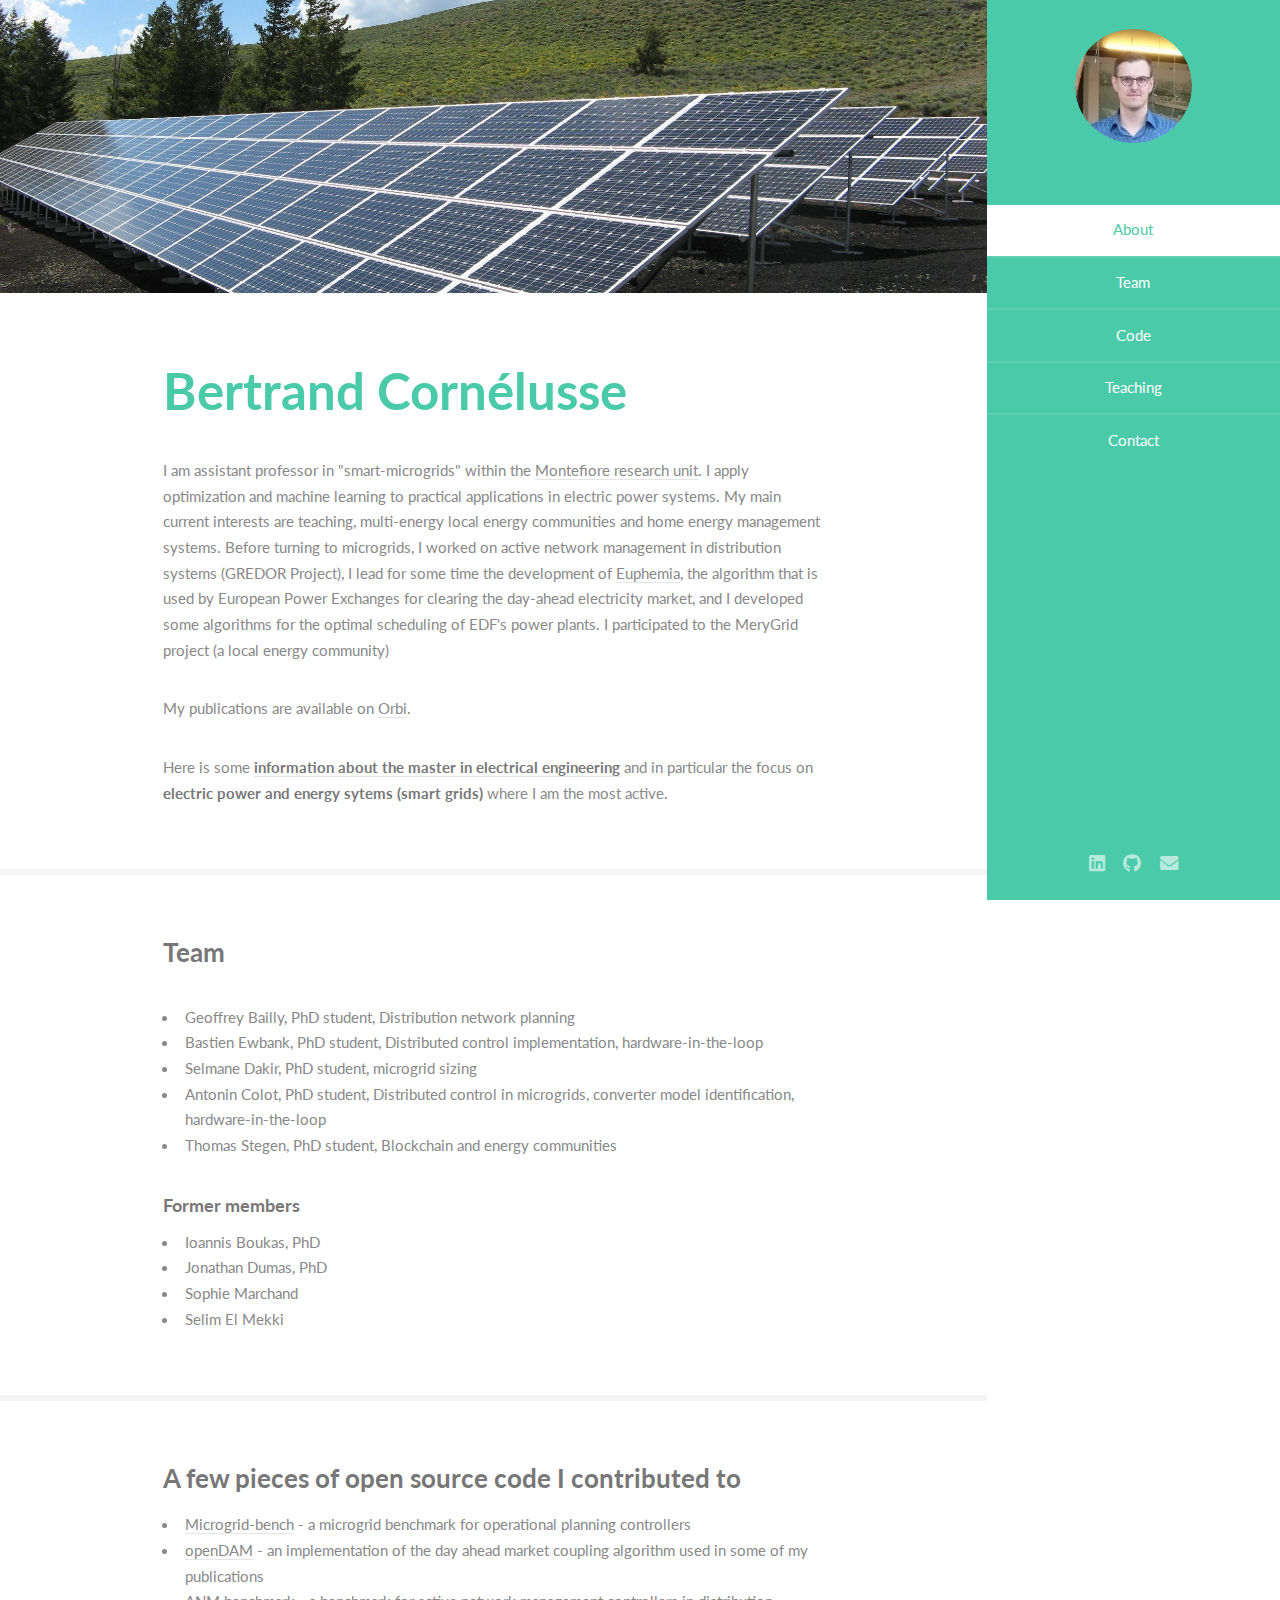
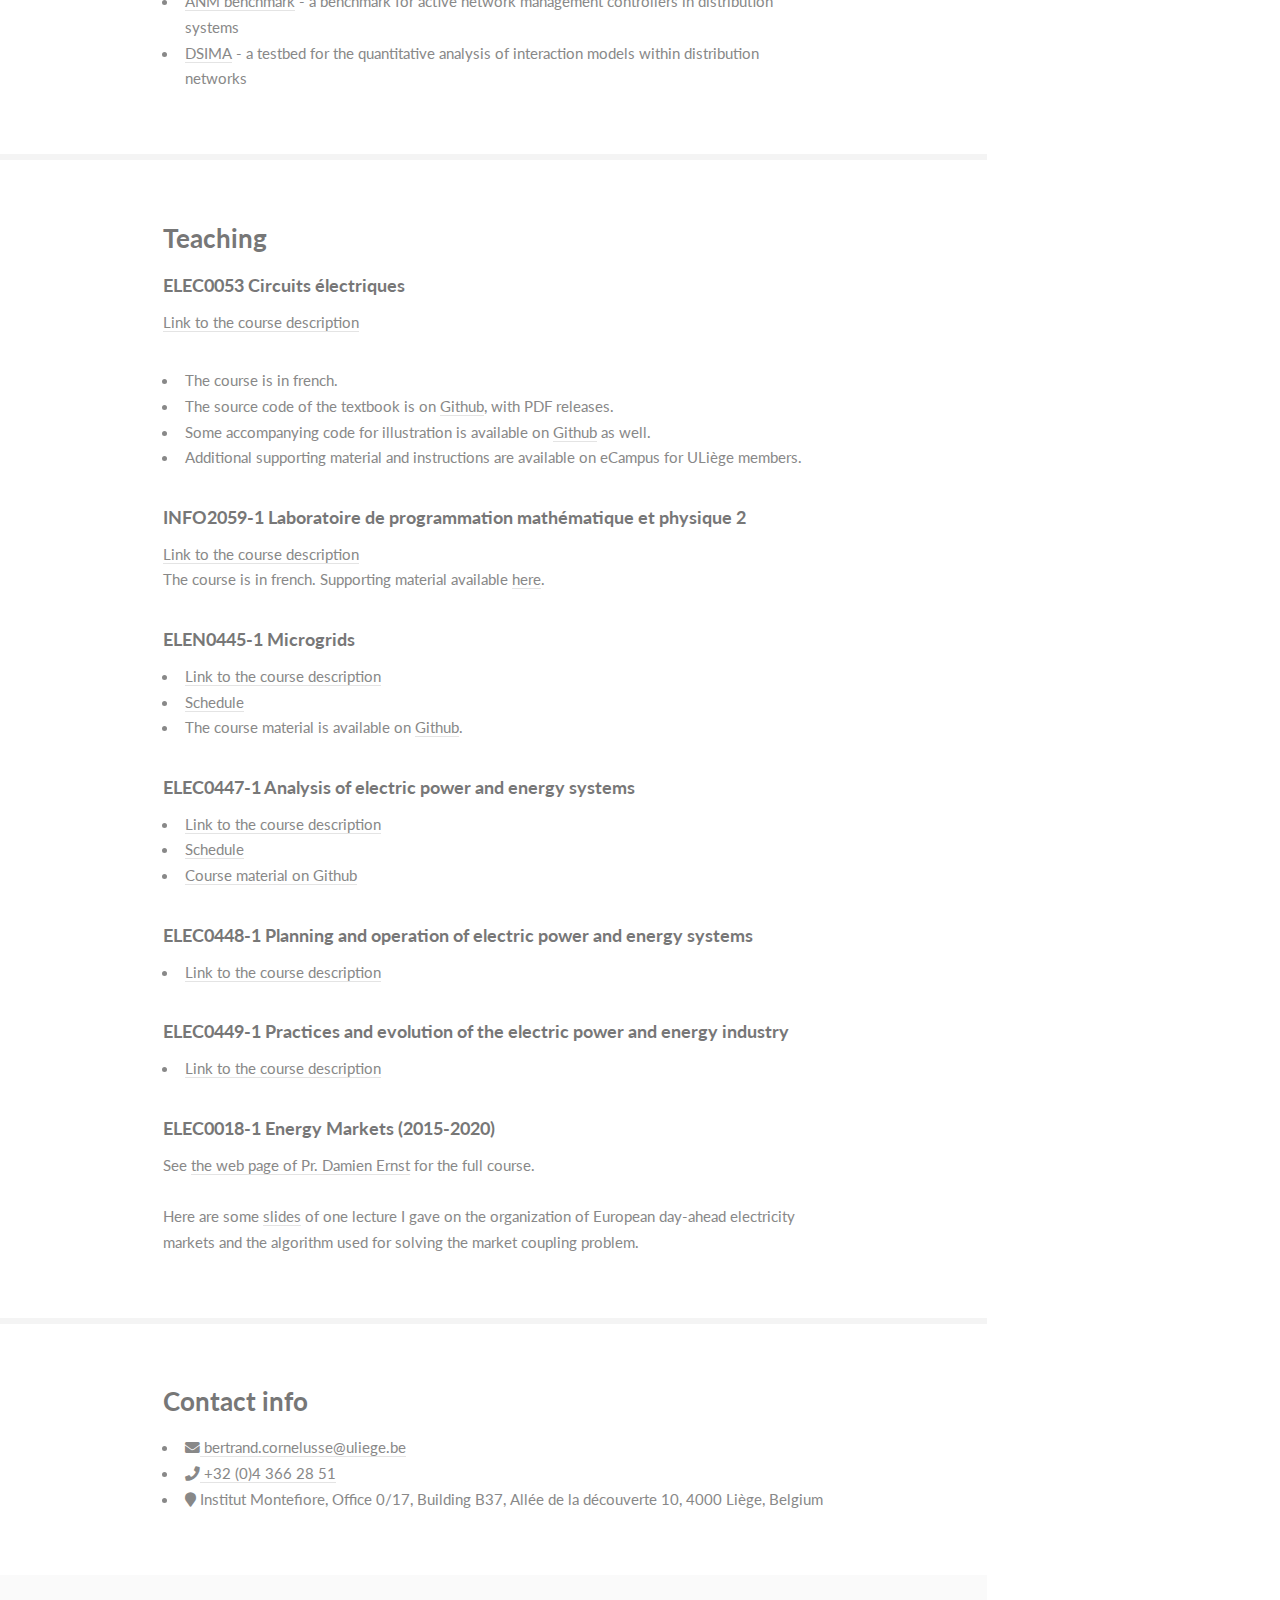
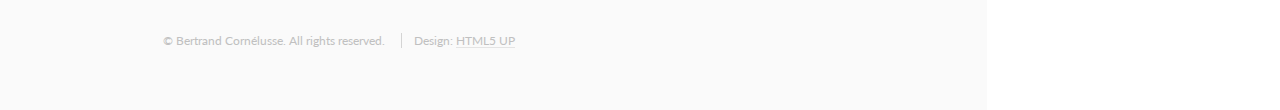
==== commit 5d4c9a37: "Update index.html" ====
--- a/index.html
+++ b/index.html
@@ -180,14 +180,12 @@
 					<ul>
 						<li><a href="https://www.programmes.uliege.be/cocoon/20202021/cours/ELEC0448-1.html">Link to the course
 						description</a></li>
-					<li>Not organized in 2021-2022.</li>
 					</ul>
 					<h4> ELEC0449-1 Practices and evolution of the electric power and energy industry</h4>
 					<ul>
 						<li><a href="https://www.programmes.uliege.be/cocoon/20202021/cours/ELEC0448-1.html">Link to the course
 						description</a></li>
-					<li>Not organized in 2021-2022.
-					</li></ul>
+					</ul>
 					<h4> ELEC0018-1 Energy Markets (2015-2020) </h4>
 					<p>
 						See <a href="http://blogs.ulg.ac.be/damien-ernst/teaching/elec0018-1-energy-markets/"> the
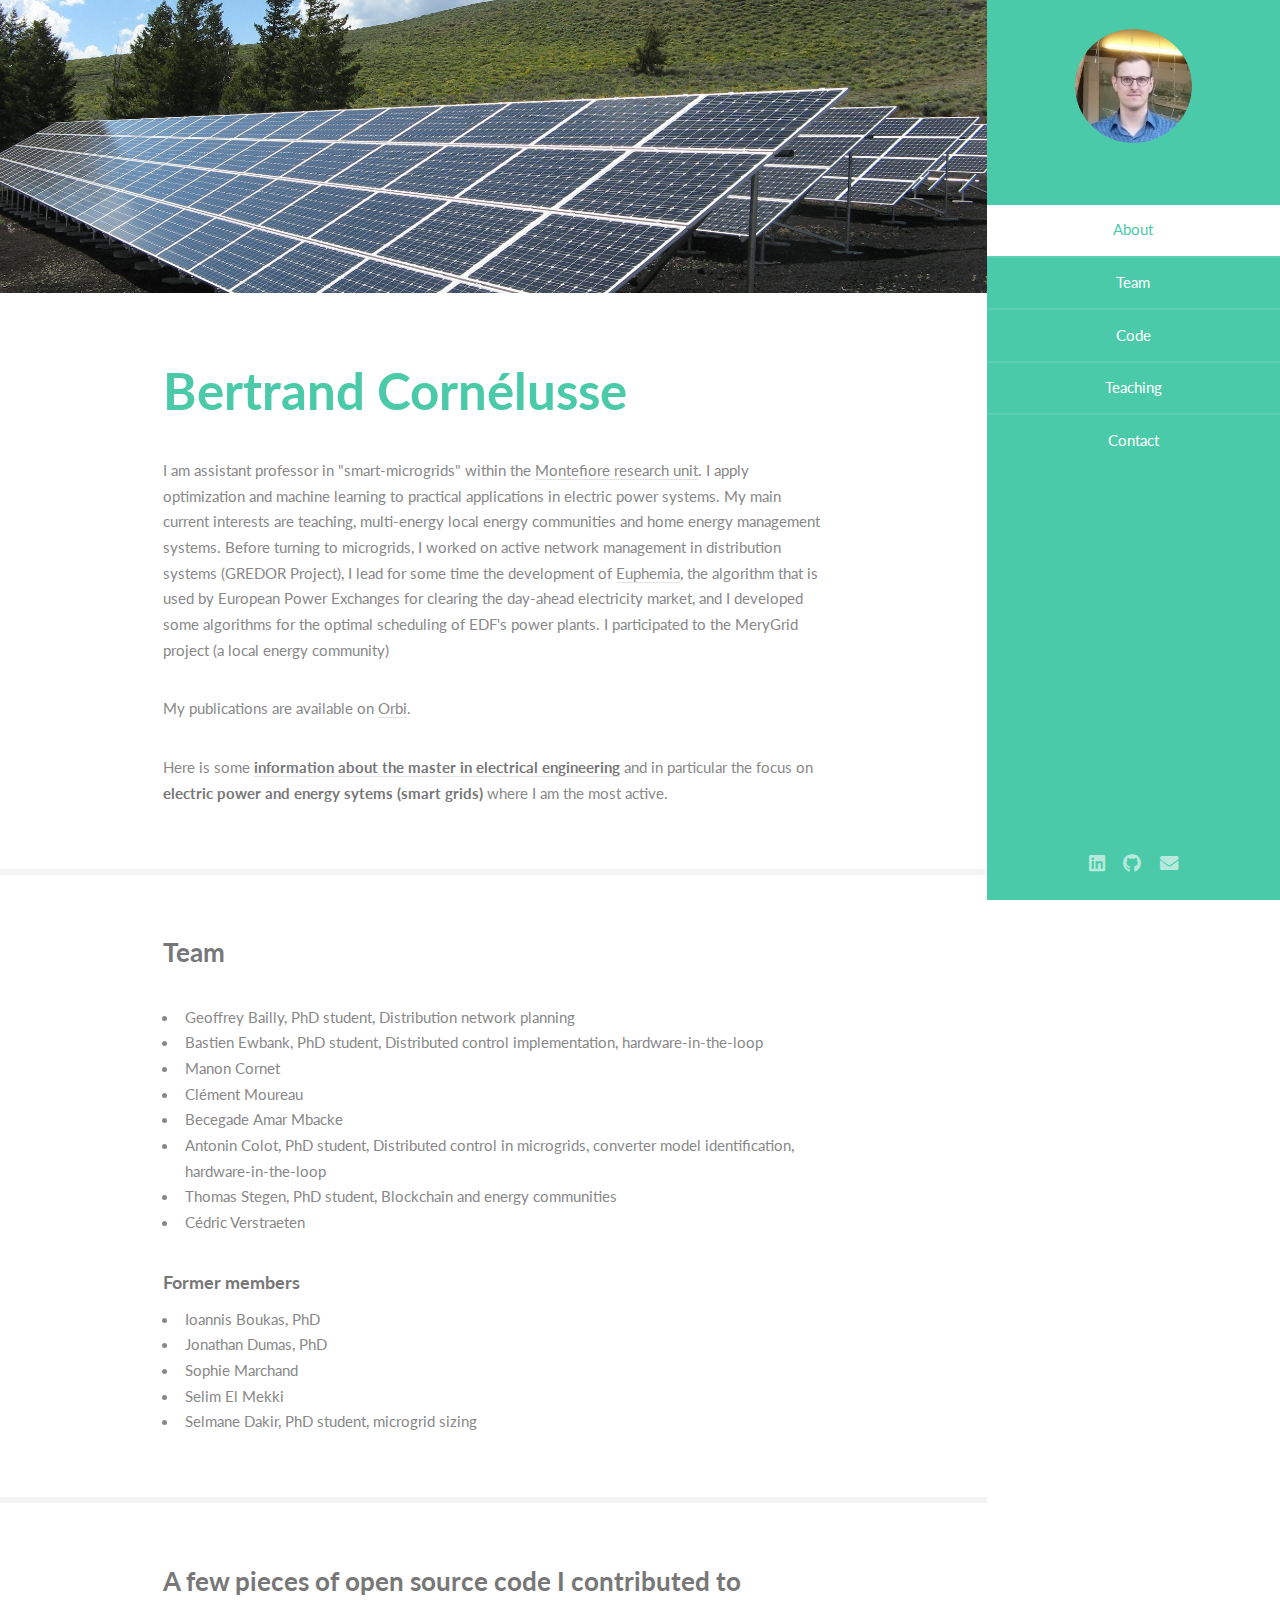
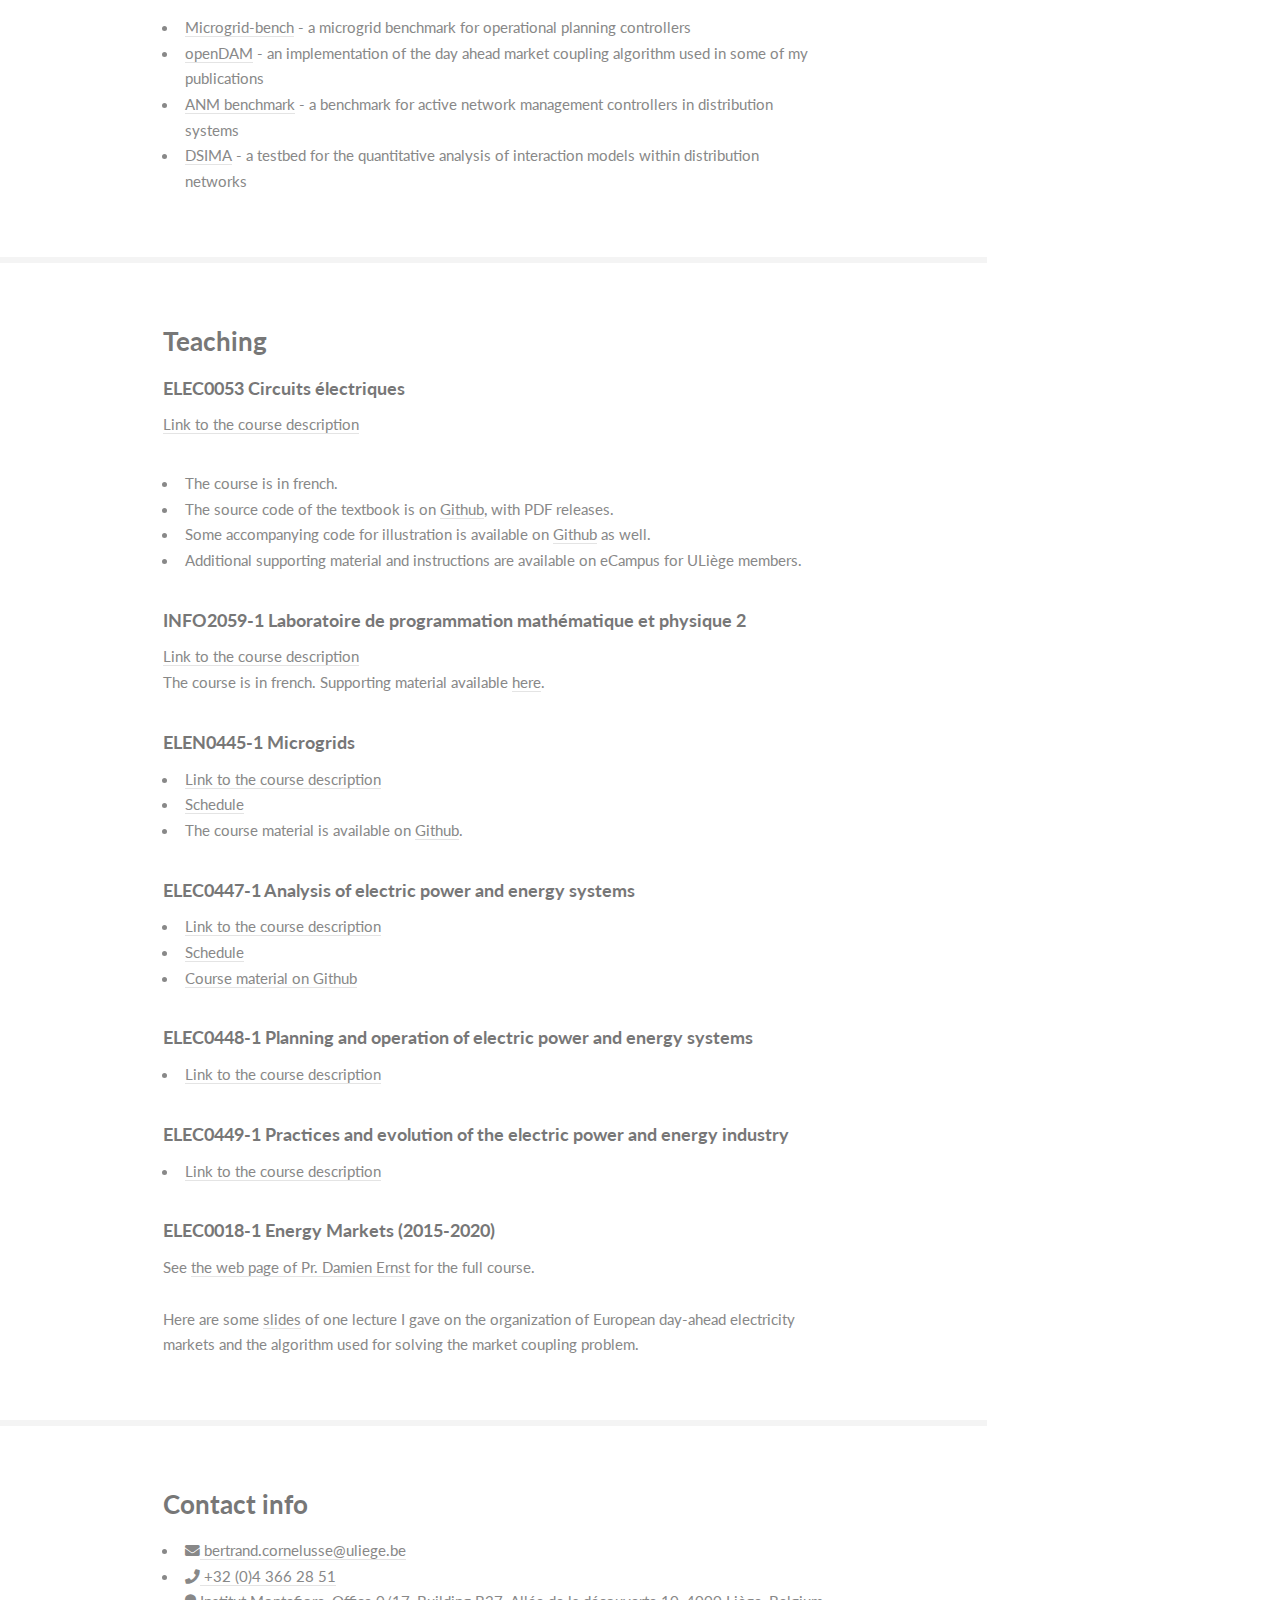
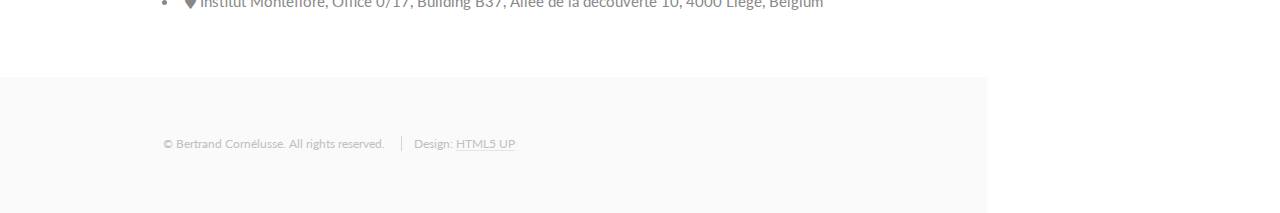
==== commit eea48798: "Update index.html" ====
--- a/index.html
+++ b/index.html
@@ -87,9 +87,12 @@
 					<ul>
 						<li>Geoffrey Bailly, PhD student, Distribution network planning </li>
 						<li>Bastien Ewbank, PhD student, Distributed control implementation, hardware-in-the-loop </li>
-						<li>Selmane Dakir, PhD student, microgrid sizing</li>
+						<li> Manon Cornet </li>
+						<li> Clément Moureau </li>
+						<li> Becegade Amar Mbacke </li>
 						<li>Antonin Colot, PhD student, Distributed control in microgrids, converter model identification, hardware-in-the-loop</li>
 						<li>Thomas Stegen, PhD student, Blockchain and energy communities</li>
+						<li>Cédric Verstraeten</li>
 					</ul>
 					</p>
 					<h4> Former members </h4>
@@ -98,6 +101,7 @@
 						<li>Jonathan Dumas, PhD</li>
 						<li>Sophie Marchand </li>
 						<li>Selim El Mekki</li>
+						<li>Selmane Dakir, PhD student, microgrid sizing</li>
 					</ul>
 				</div>
 			</section>
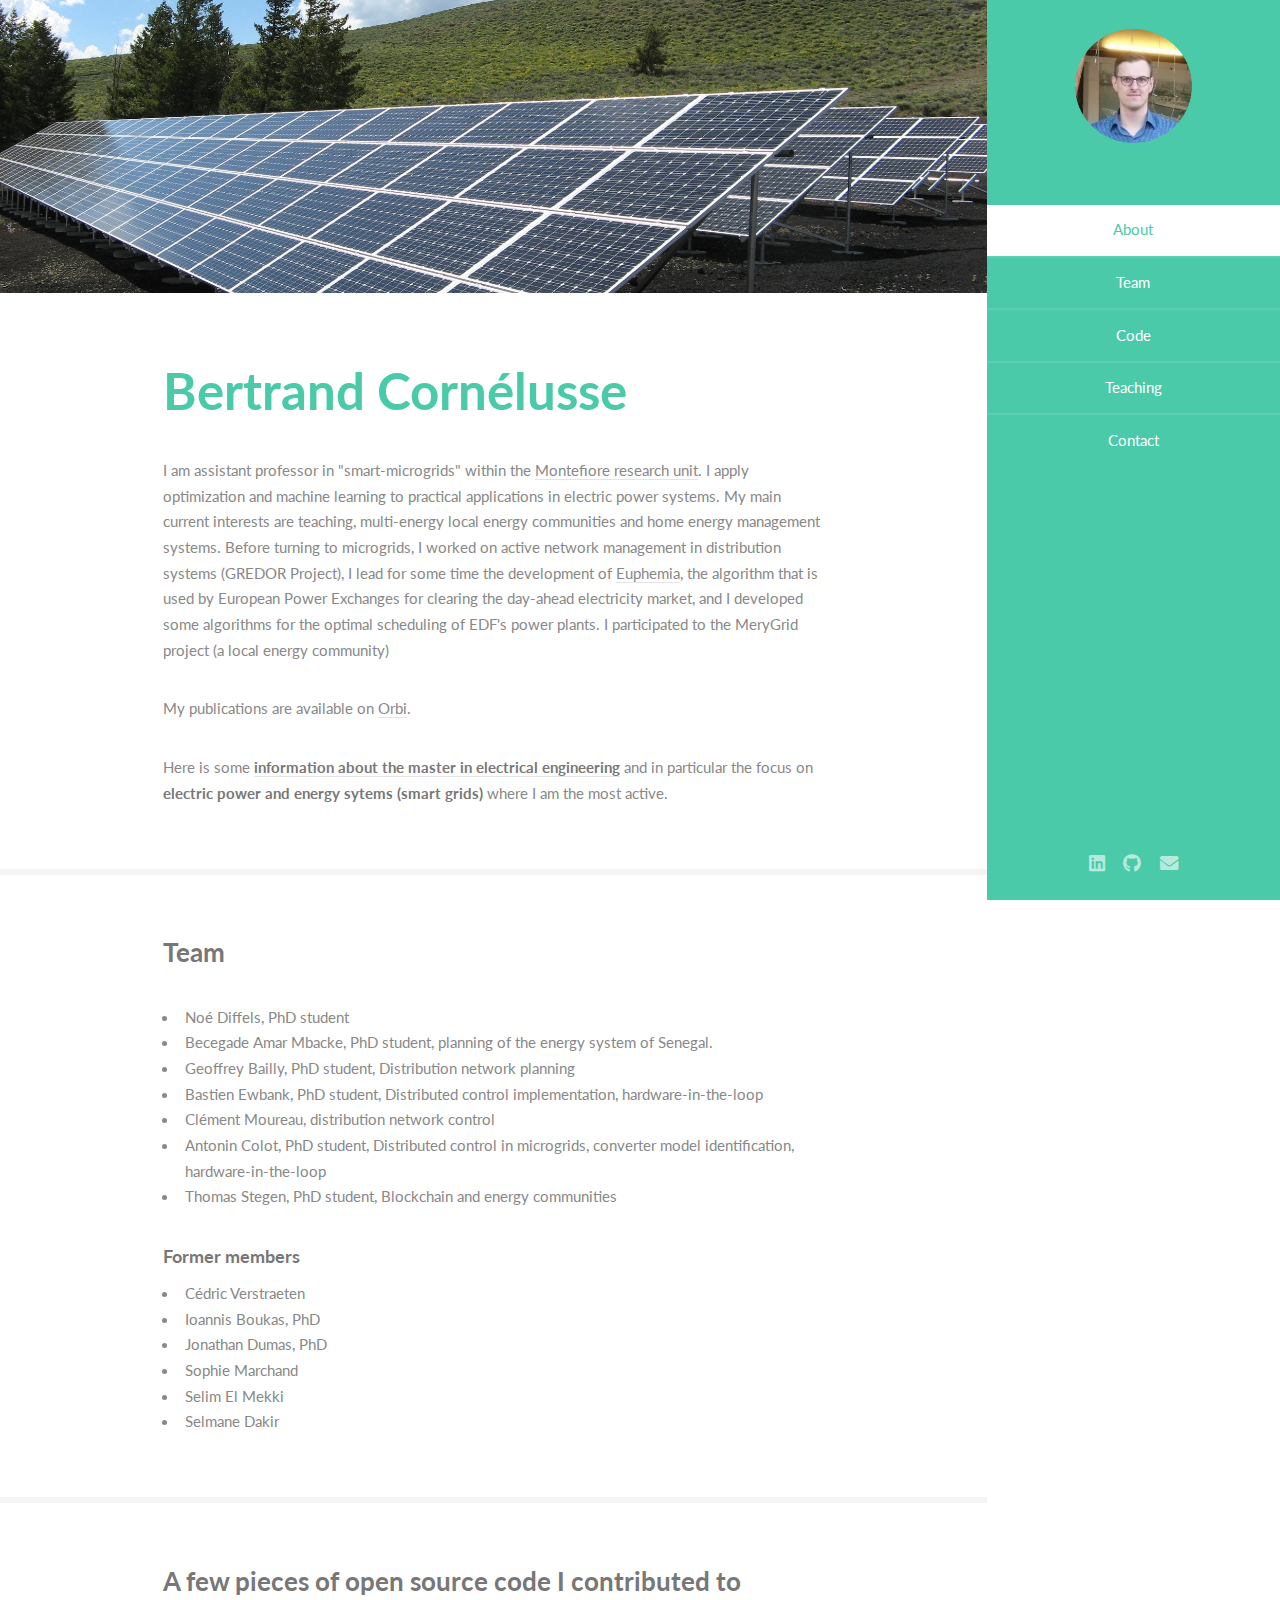
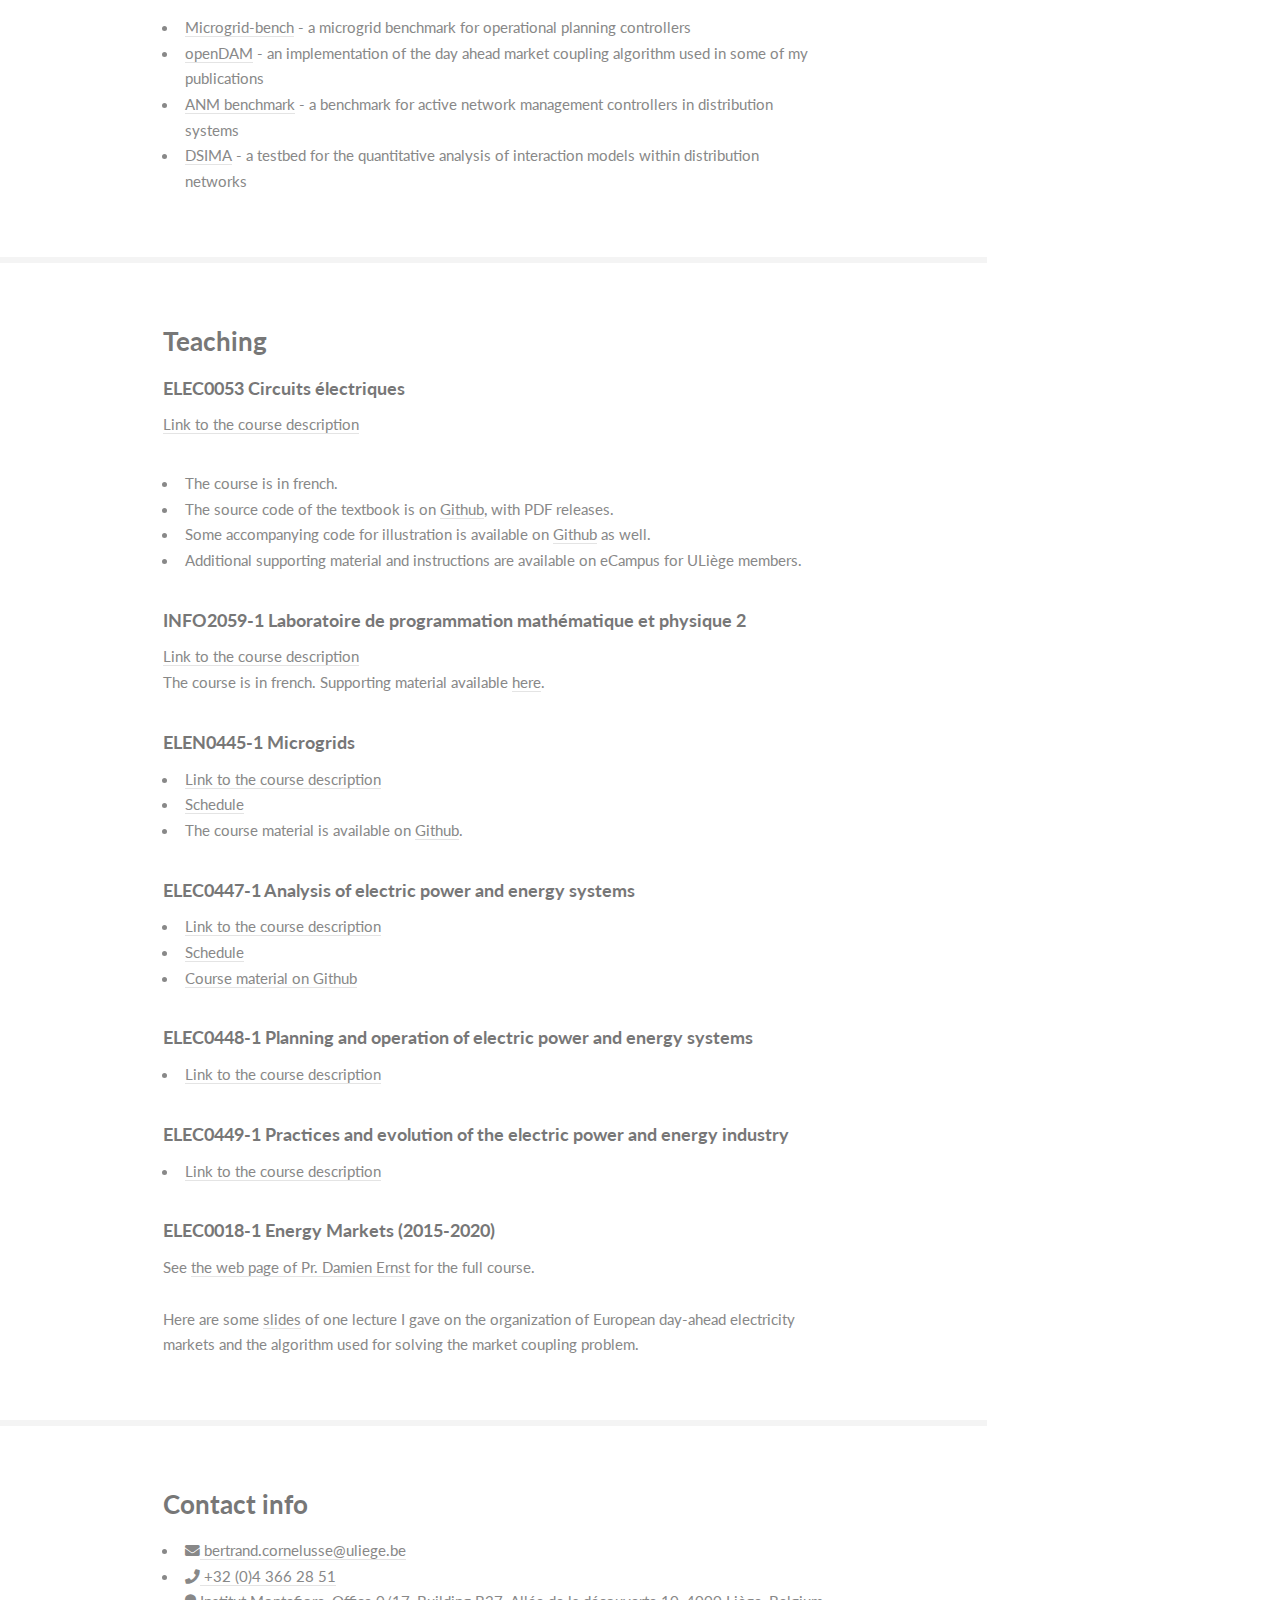
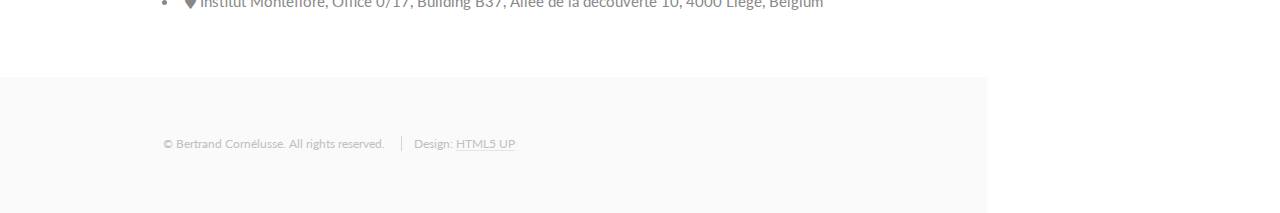
==== commit 85da9b48: "Update index.html" ====
--- a/index.html
+++ b/index.html
@@ -85,23 +85,23 @@
 					<h3>Team </h3>
 					<p>
 					<ul>
+						<li>Noé Diffels, PhD student</li>
+						<li>Becegade Amar Mbacke, PhD student, planning of the energy system of Senegal. </li>
 						<li>Geoffrey Bailly, PhD student, Distribution network planning </li>
 						<li>Bastien Ewbank, PhD student, Distributed control implementation, hardware-in-the-loop </li>
-						<li> Manon Cornet </li>
-						<li> Clément Moureau </li>
-						<li> Becegade Amar Mbacke </li>
+						<li>Clément Moureau, distribution network control </li>
 						<li>Antonin Colot, PhD student, Distributed control in microgrids, converter model identification, hardware-in-the-loop</li>
 						<li>Thomas Stegen, PhD student, Blockchain and energy communities</li>
-						<li>Cédric Verstraeten</li>
 					</ul>
 					</p>
 					<h4> Former members </h4>
 					<ul>
+						<li>Cédric Verstraeten</li>
 						<li>Ioannis Boukas, PhD</li>
 						<li>Jonathan Dumas, PhD</li>
 						<li>Sophie Marchand </li>
 						<li>Selim El Mekki</li>
-						<li>Selmane Dakir, PhD student, microgrid sizing</li>
+						<li>Selmane Dakir</li>
 					</ul>
 				</div>
 			</section>
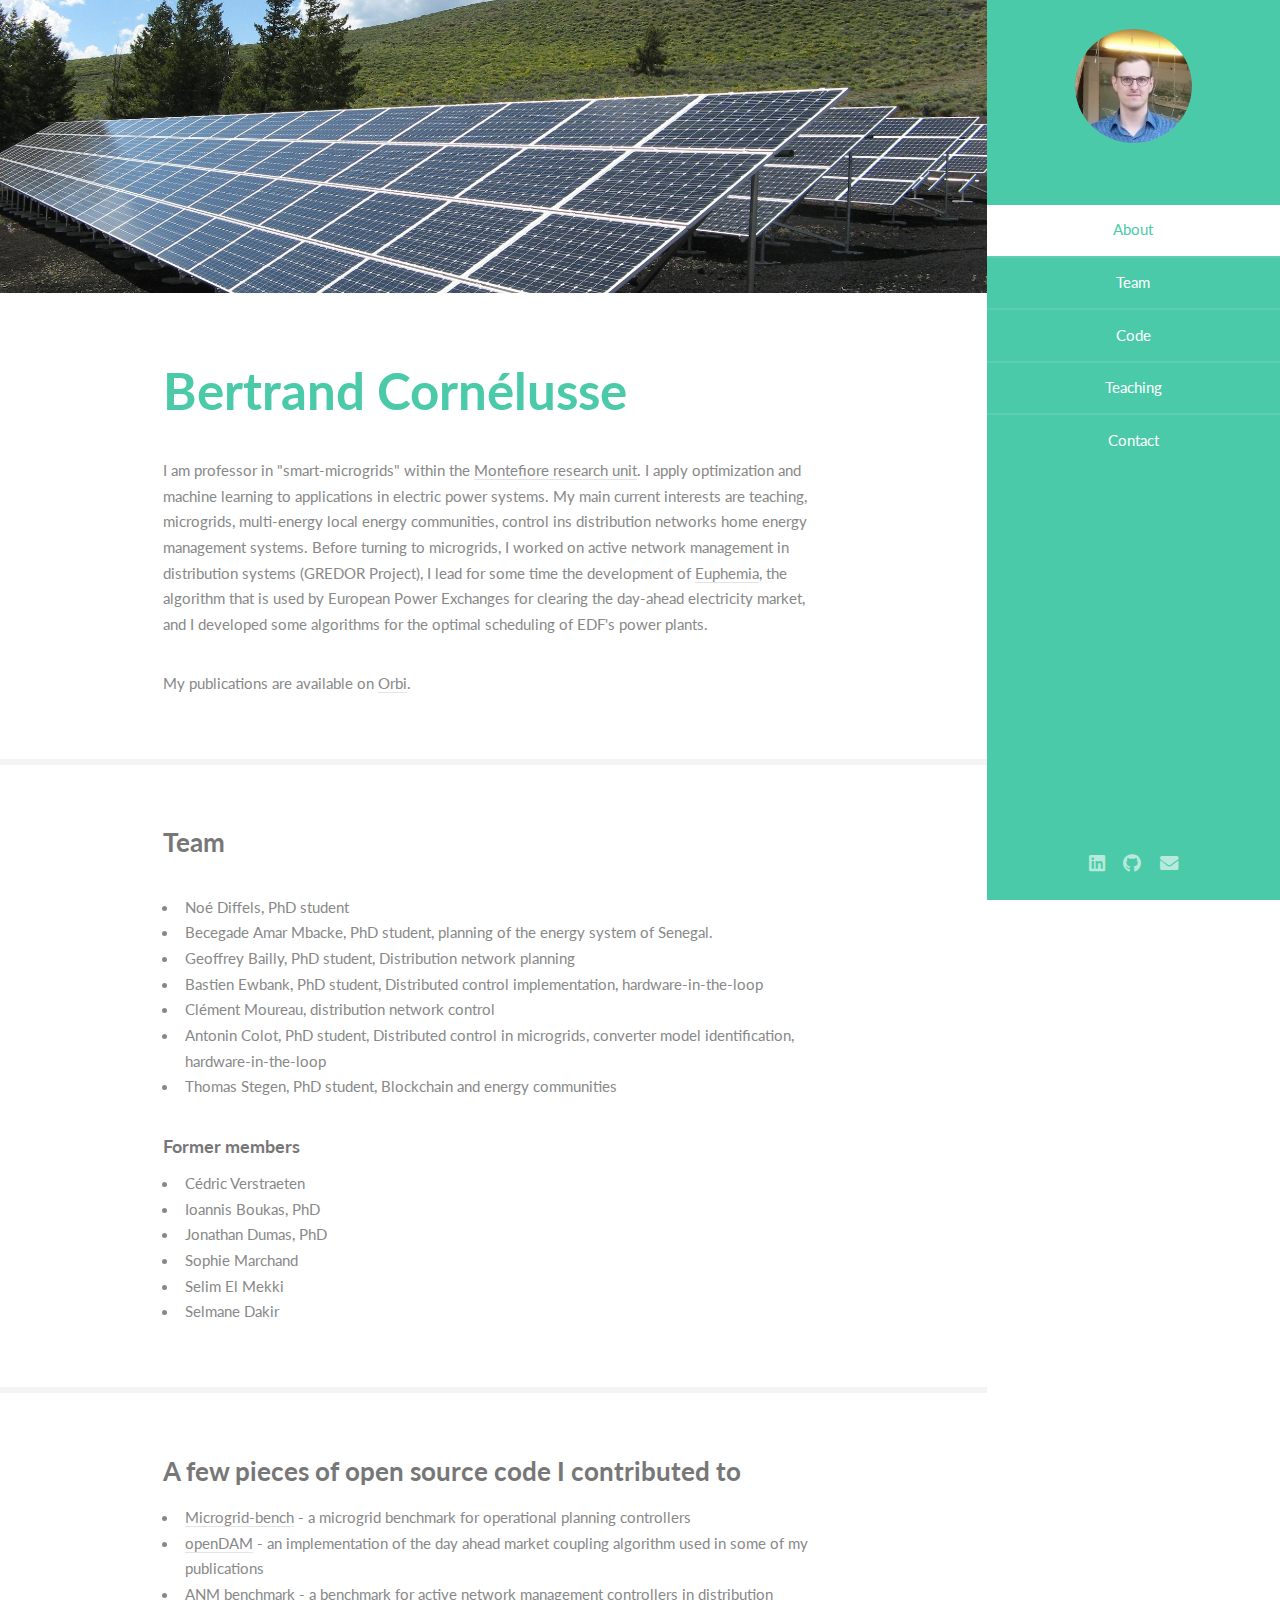
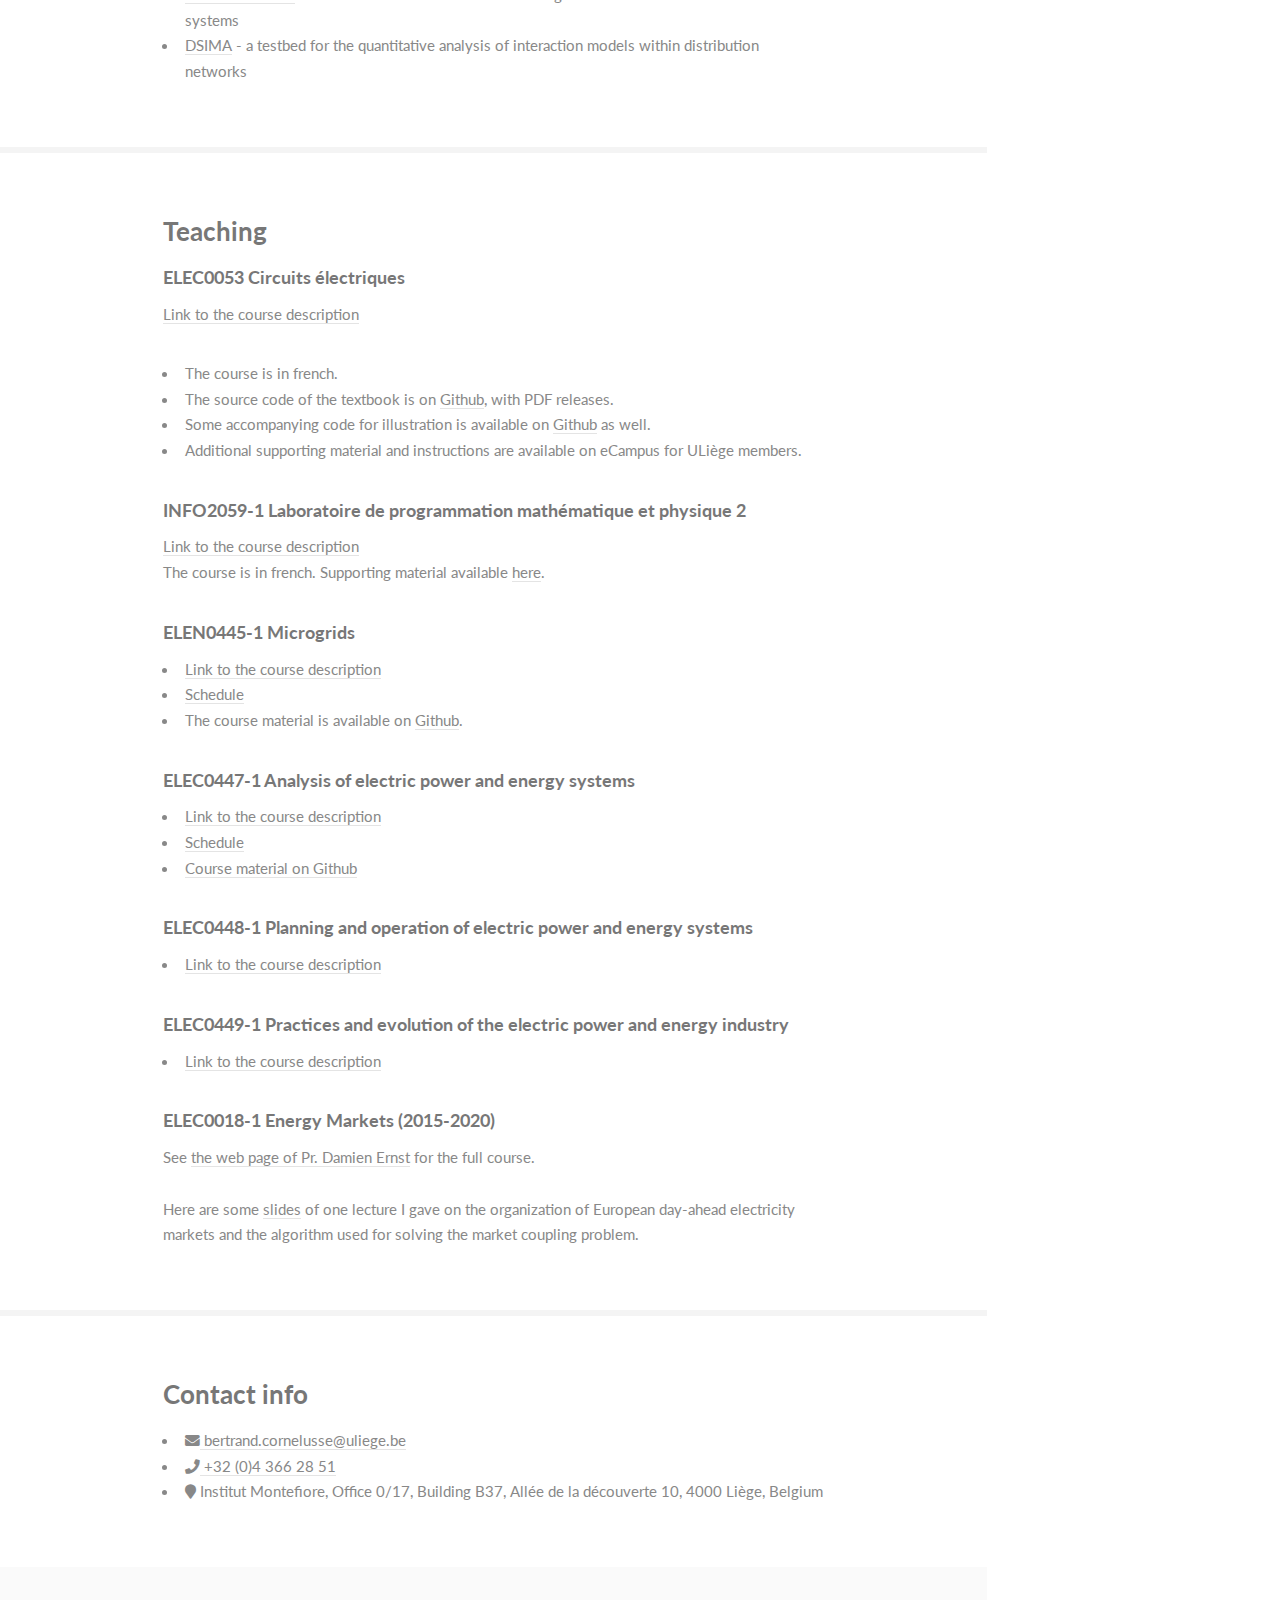
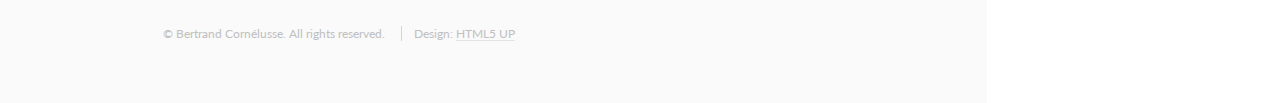
==== commit 966ab46c: "Update index.html" ====
--- a/index.html
+++ b/index.html
@@ -56,26 +56,21 @@
 					<header class="major">
 						<h2>Bertrand Cornélusse</h2>
 					</header>
-					<p>I am assistant professor in "smart-microgrids" within the <a
+					<p>I am professor in "smart-microgrids" within the <a
 							href="http://www.montefiore.ulg.ac.be">Montefiore research unit</a>.
-						I apply optimization and machine learning to practical applications in electric power systems.
-						My main current interests are teaching, multi-energy local energy communities and home energy
-						management
-						systems.
+						I apply optimization and machine learning to applications in electric power systems.
+						My main current interests are teaching, microgrids, multi-energy local energy communities, control ins distribution networks home energy
+						management systems.
 						Before turning to microgrids, I worked on active network management in distribution systems
 						(GREDOR Project), I lead for some time the development of <a
 							href="https://www.epexspot.com/en/market-coupling/pcr">Euphemia</a>, the algorithm that is
 						used by European Power Exchanges for clearing the day-ahead electricity market, and I developed
 						some algorithms for the optimal scheduling of EDF's power plants.
-						I participated to the MeryGrid project (a local energy community)</p>
+						</p>
 
 						<p>My publications are available on <a
 						href="https://orbi.uliege.be/browse?type=author&value=Corn%C3%A9lusse,%20Bertrand%20p004695">Orbi</a>.
 						</p>
-
-						<p>
-							Here is some <strong><a href="https://dox.uliege.be/index.php/s/r966CVw7BrcDvuo"> information about the master in electrical engineering</a></strong> and in particular the focus on <strong> electric power and energy sytems (smart grids)</strong> where I am the most active.
-							</p>
 				</div>
 			</section>
 
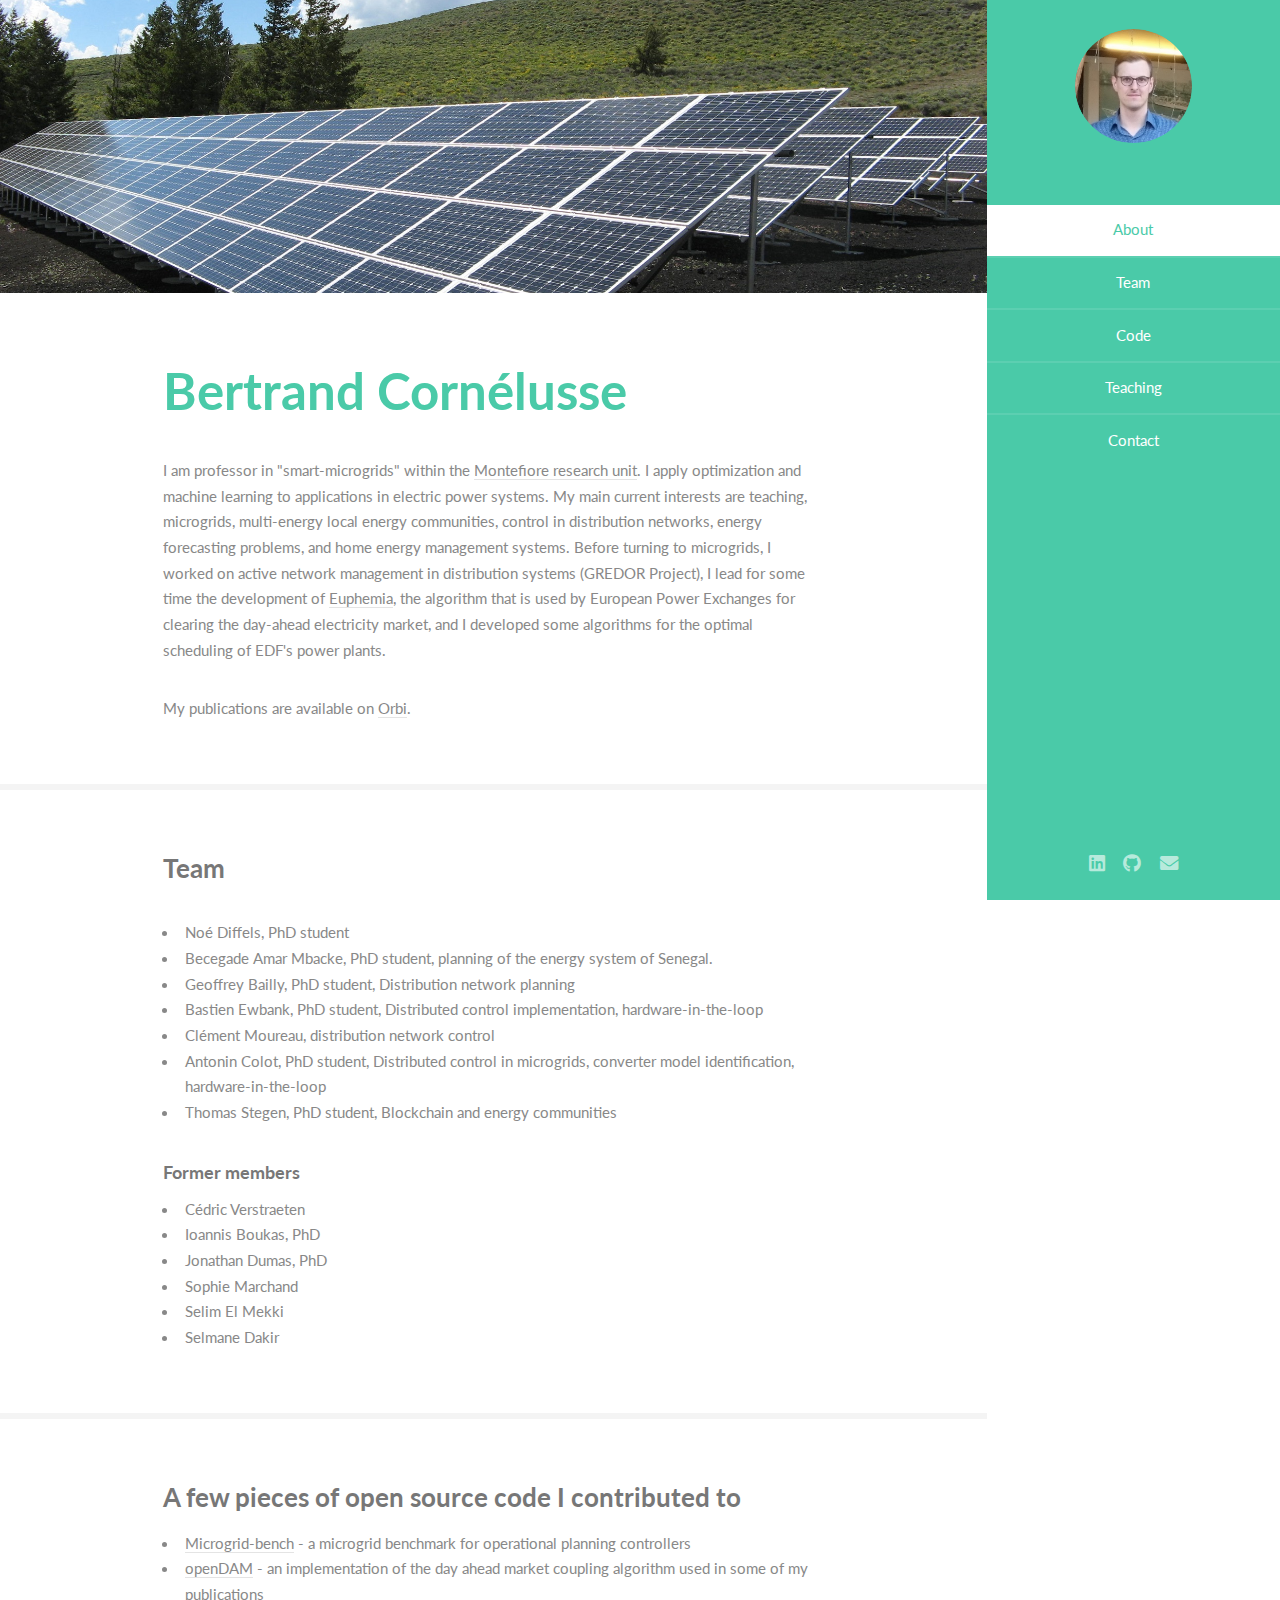
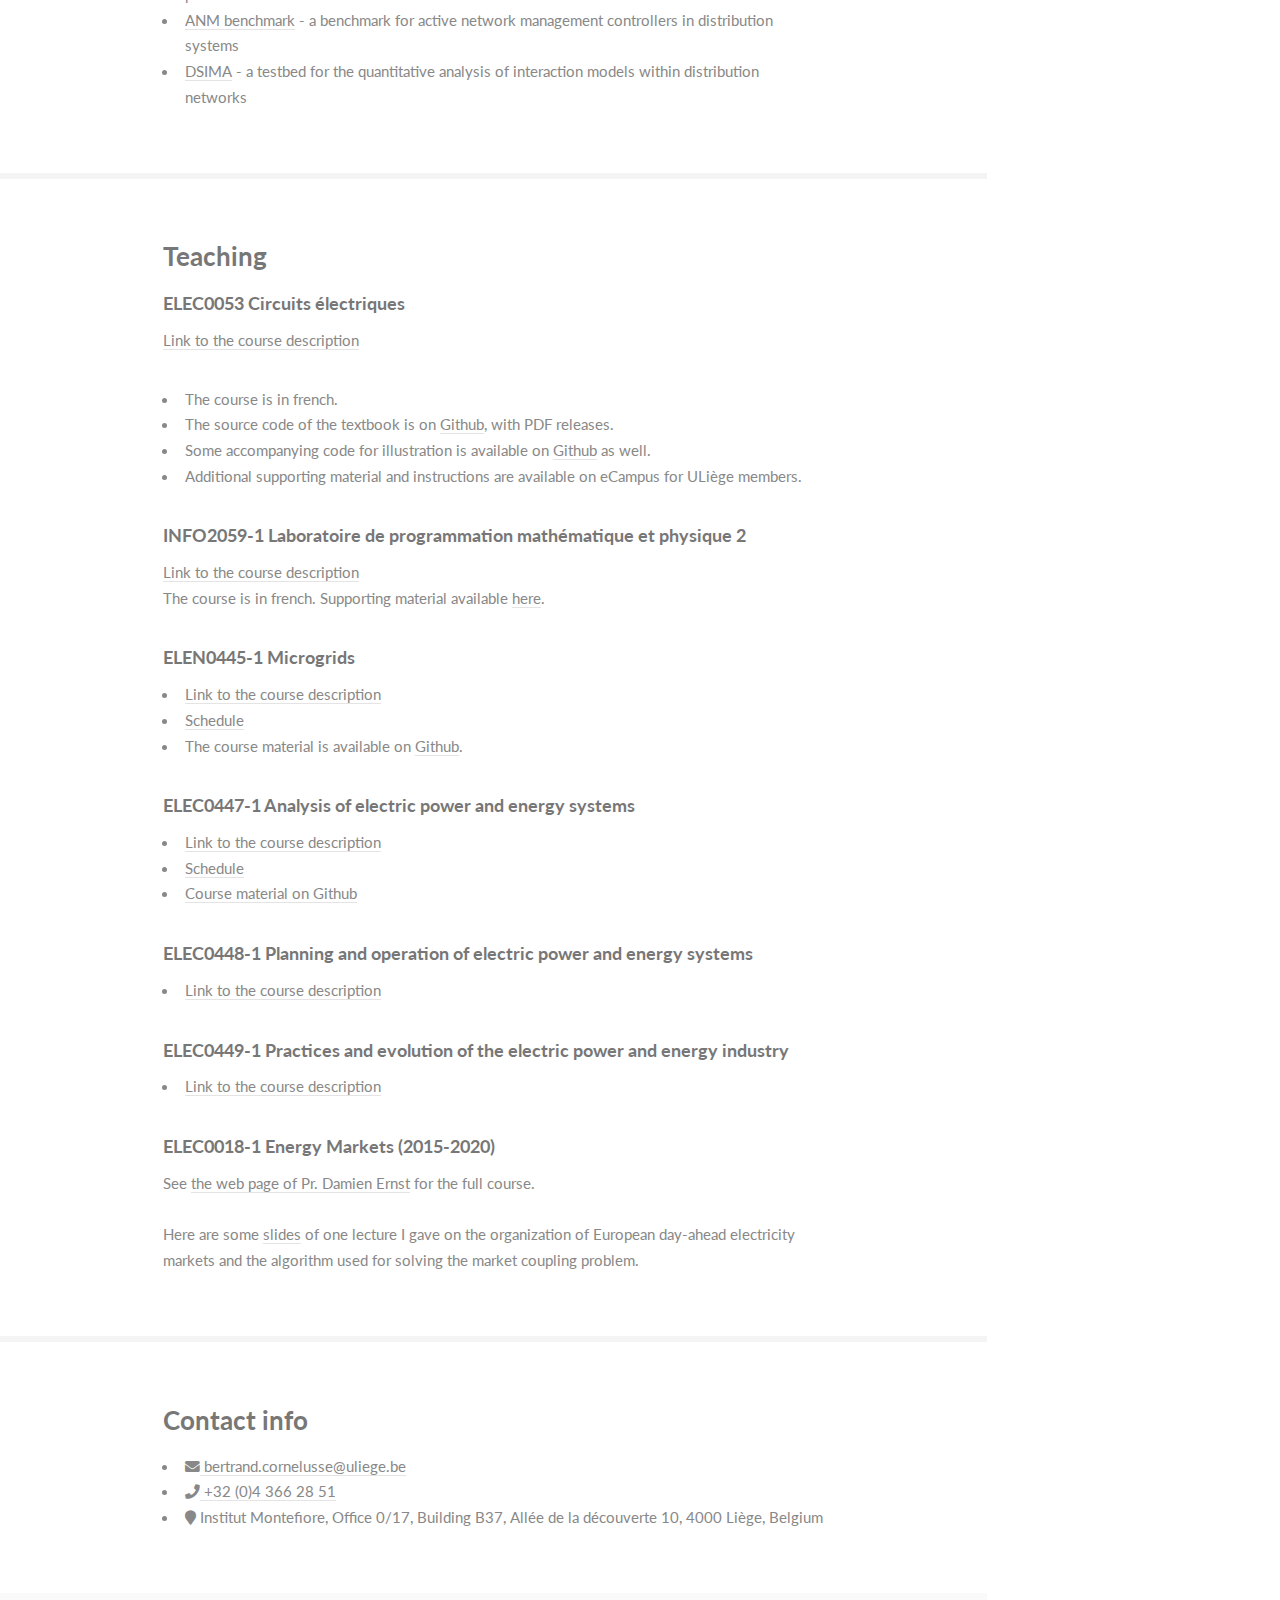
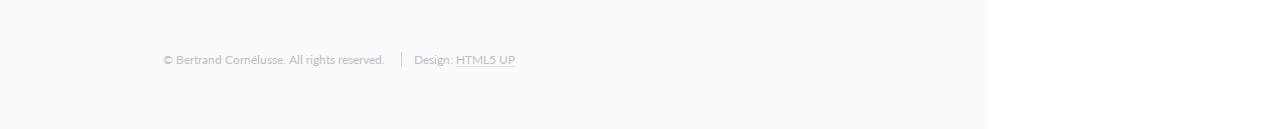
==== commit 36814e03: "Update index.html" ====
--- a/index.html
+++ b/index.html
@@ -59,8 +59,8 @@
 					<p>I am professor in "smart-microgrids" within the <a
 							href="http://www.montefiore.ulg.ac.be">Montefiore research unit</a>.
 						I apply optimization and machine learning to applications in electric power systems.
-						My main current interests are teaching, microgrids, multi-energy local energy communities, control ins distribution networks home energy
-						management systems.
+						My main current interests are teaching, microgrids, multi-energy local energy communities, 
+						control in distribution networks, energy forecasting problems, and home energy management systems.
 						Before turning to microgrids, I worked on active network management in distribution systems
 						(GREDOR Project), I lead for some time the development of <a
 							href="https://www.epexspot.com/en/market-coupling/pcr">Euphemia</a>, the algorithm that is
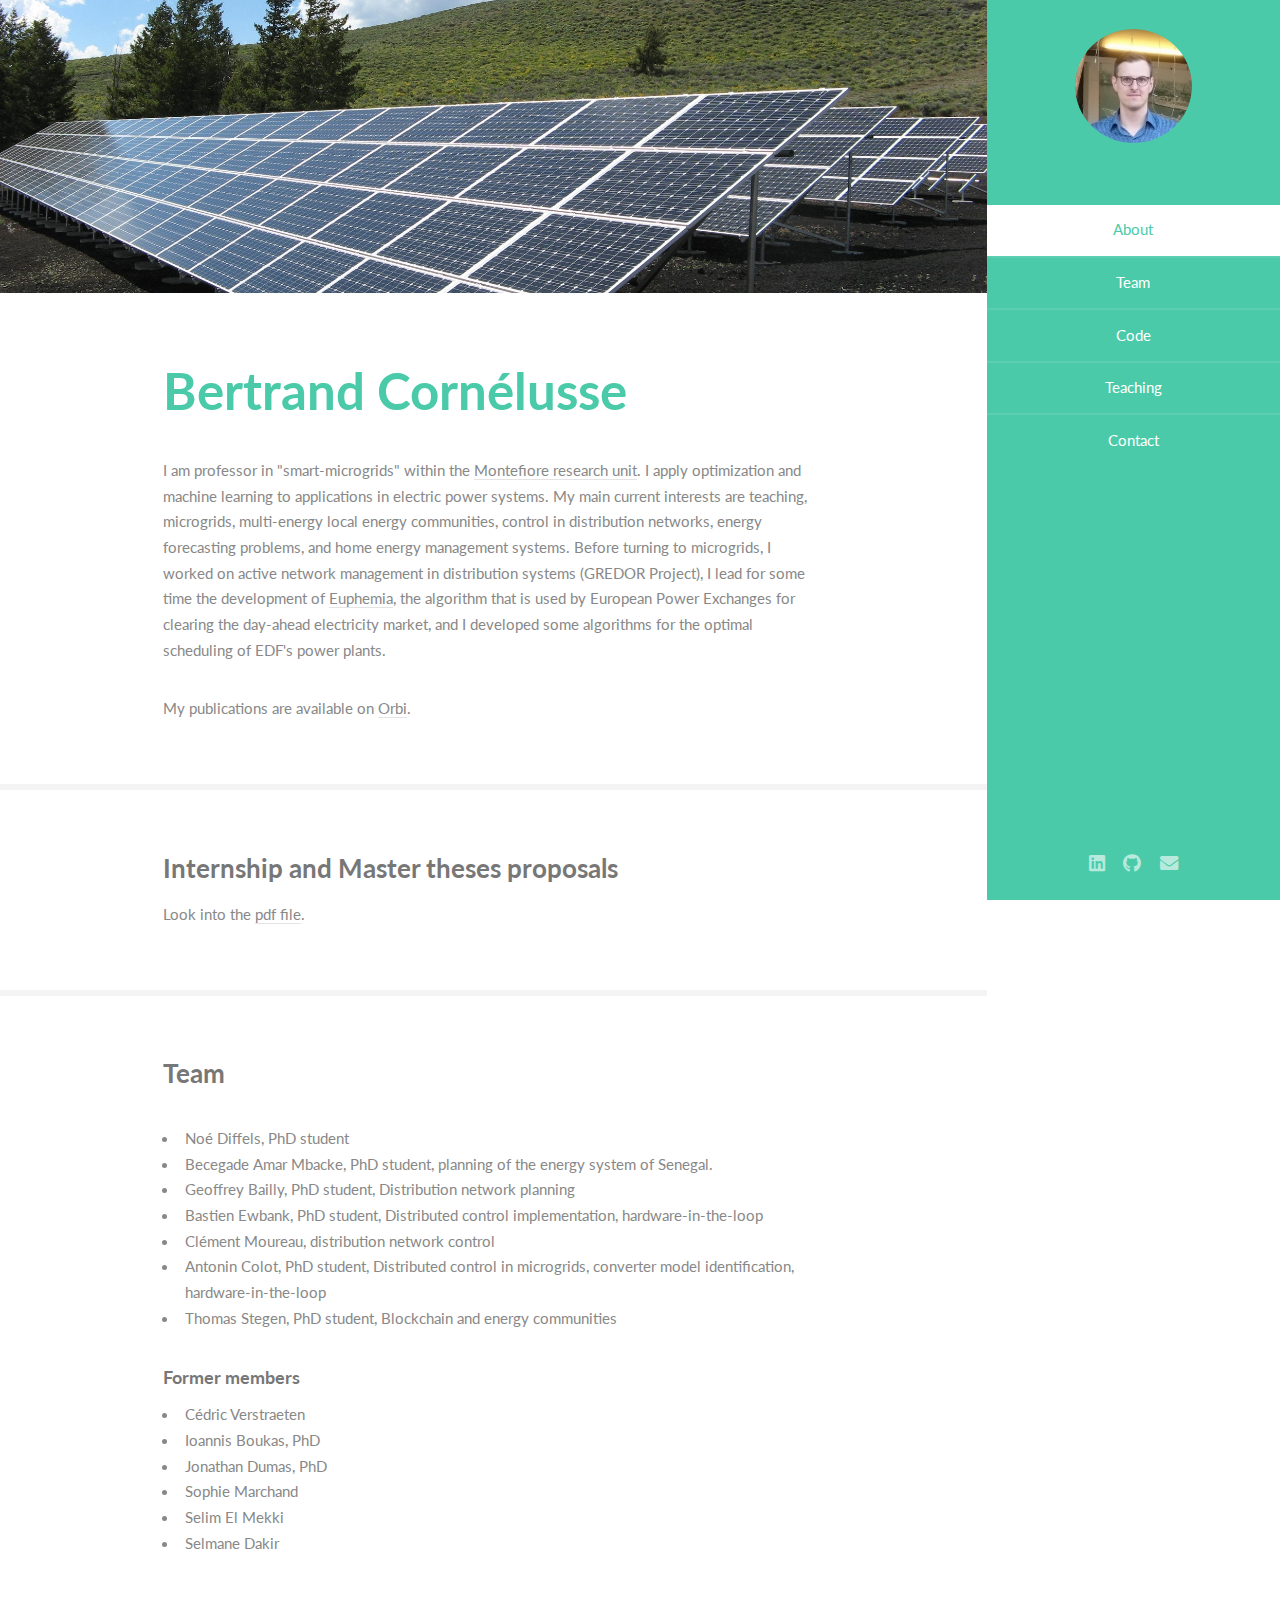
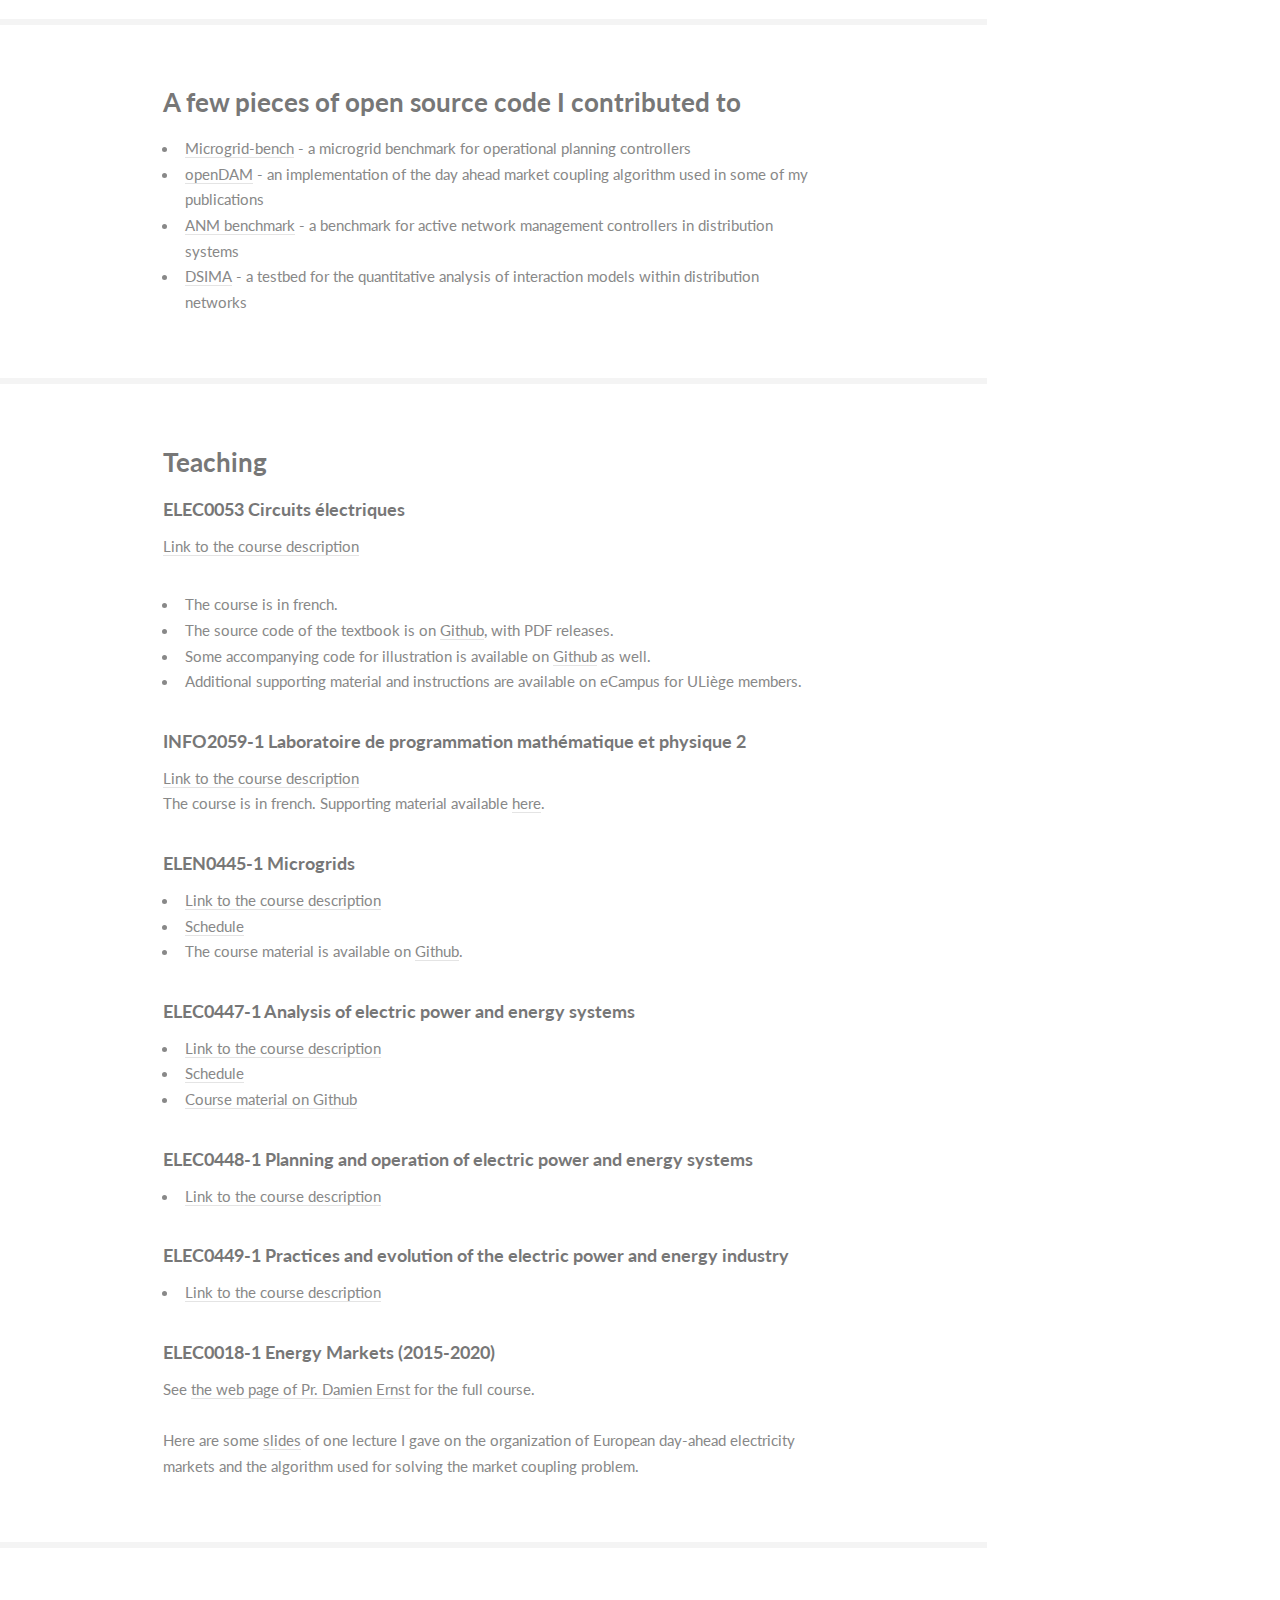
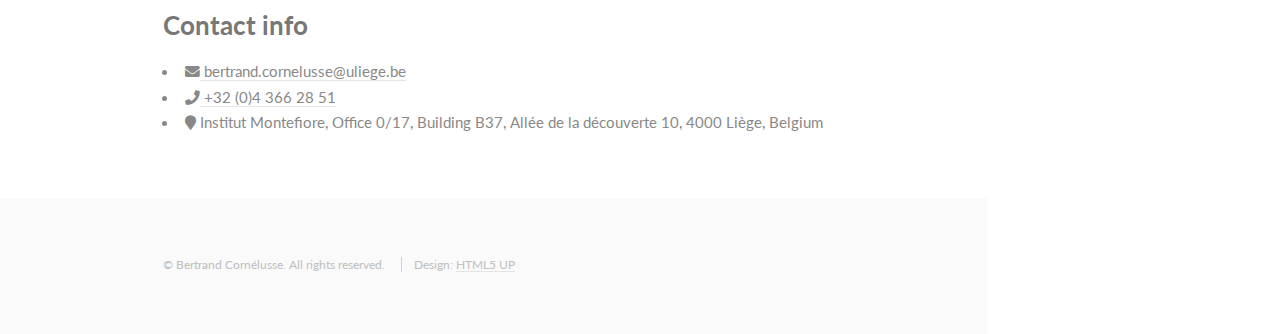
==== commit e80577a8: "master theses" ====
--- a/index.html
+++ b/index.html
@@ -71,6 +71,16 @@
 						<p>My publications are available on <a
 						href="https://orbi.uliege.be/browse?type=author&value=Corn%C3%A9lusse,%20Bertrand%20p004695">Orbi</a>.
 						</p>
+				</div>
+			</section>
+
+			<!-- Five -->
+			<section id="1bis">
+				<div class="container">
+					<h3>Internship and Master theses proposals</h3>
+					<p>Look into the <a
+						href="material/2025_2026_master_thesis_proposals.pdf">pdf file</a>.
+					</p>
 				</div>
 			</section>
 
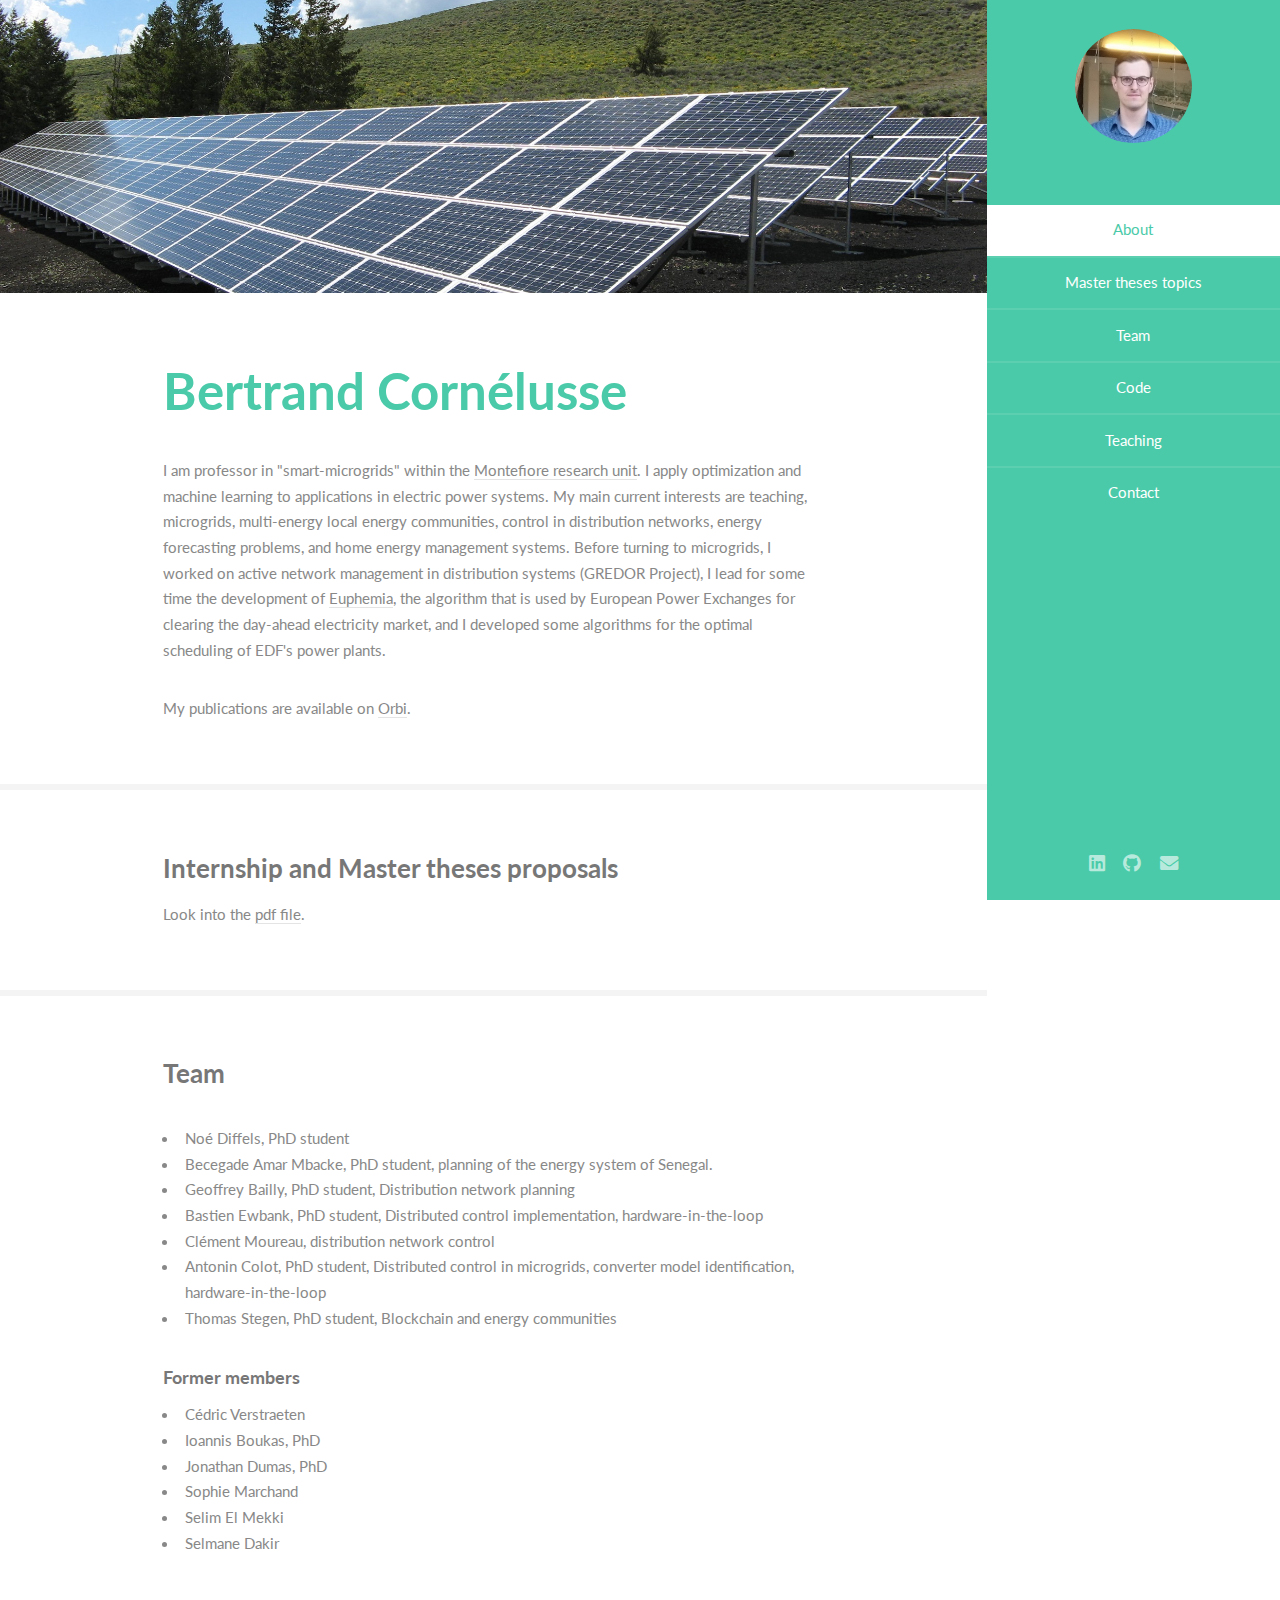
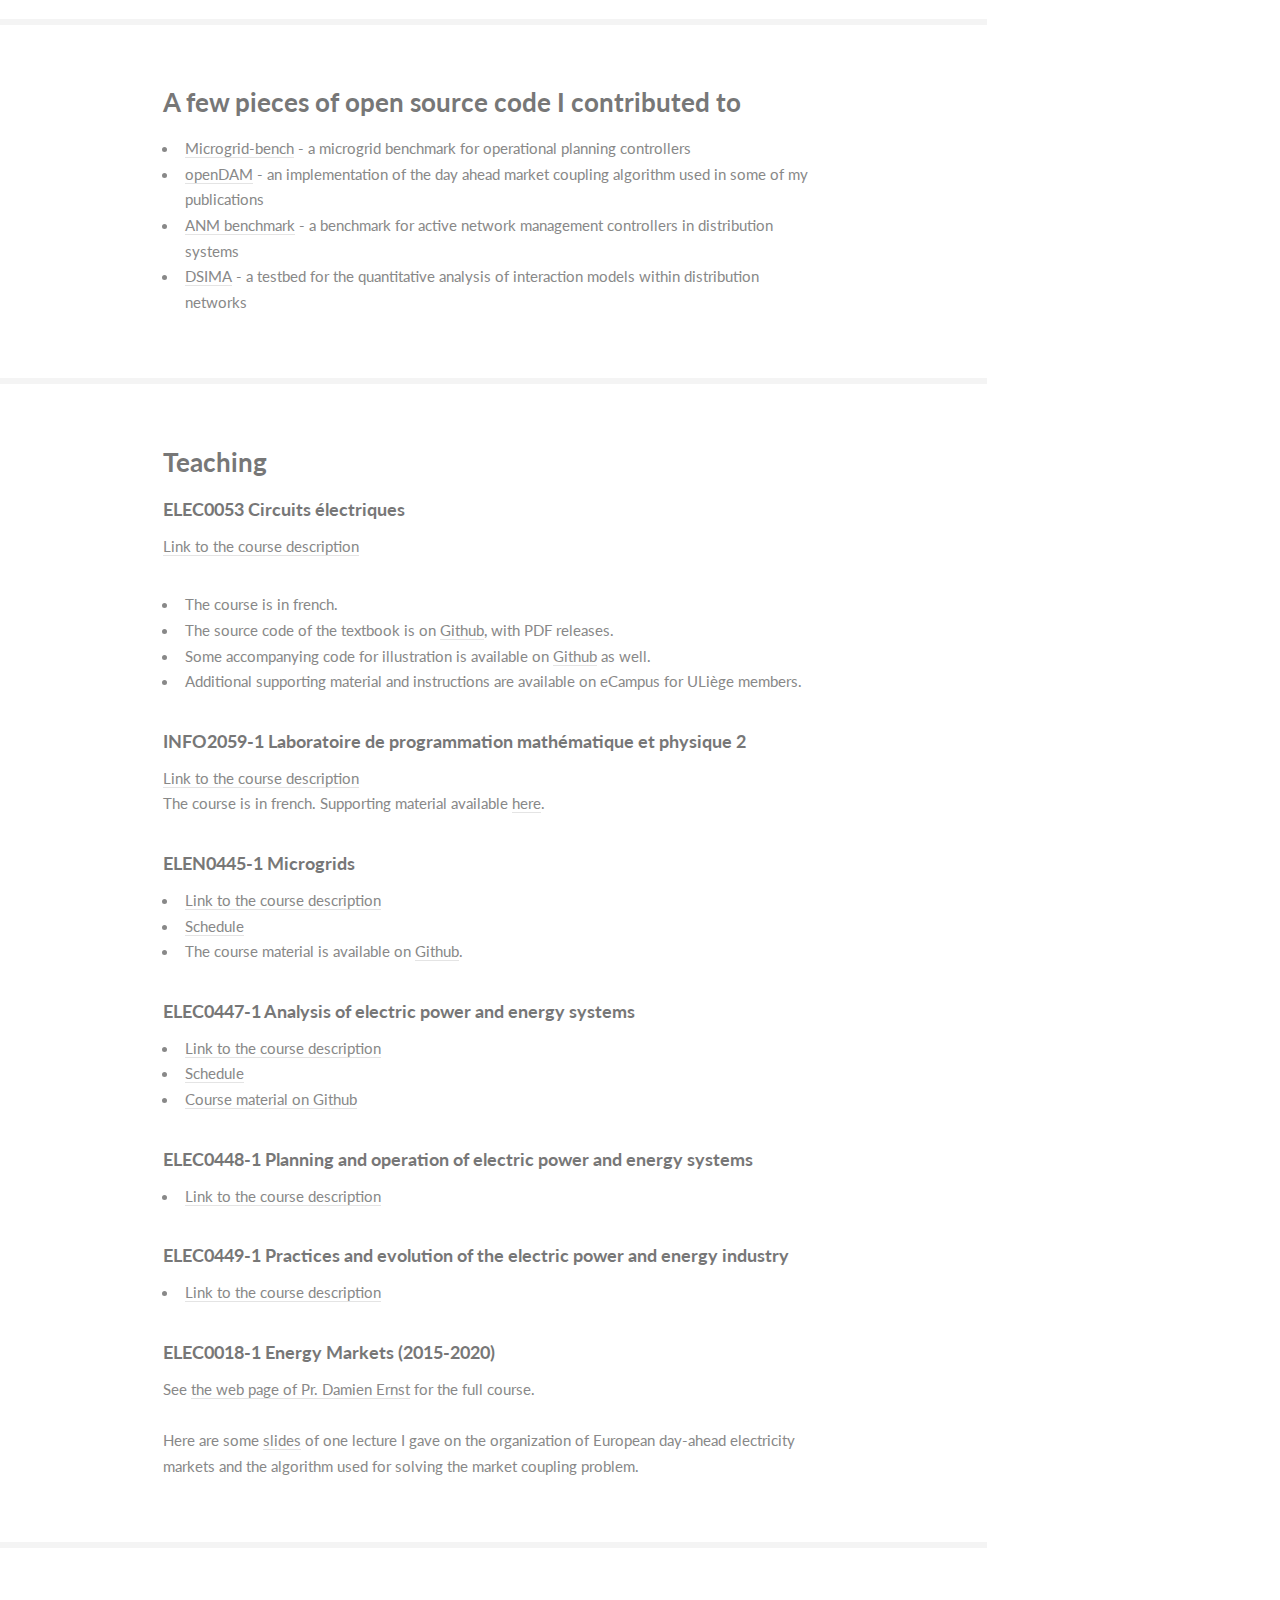
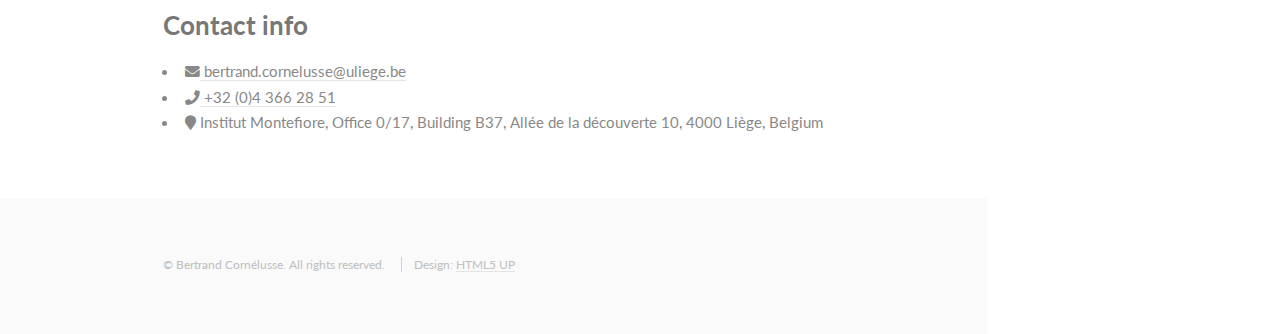
==== commit 2a13fe62: "Update index.html" ====
--- a/index.html
+++ b/index.html
@@ -23,6 +23,7 @@
 		<nav id="nav">
 			<ul>
 				<li><a href="#one" class="active">About</a></li>
+				<li><a href="#1bis" class="active">Master theses topics</a></li>
 				<li><a href="#two">Team</a></li>
 				<li><a href="#three">Code</a></li>
 				<li><a href="#four">Teaching</a></li>
